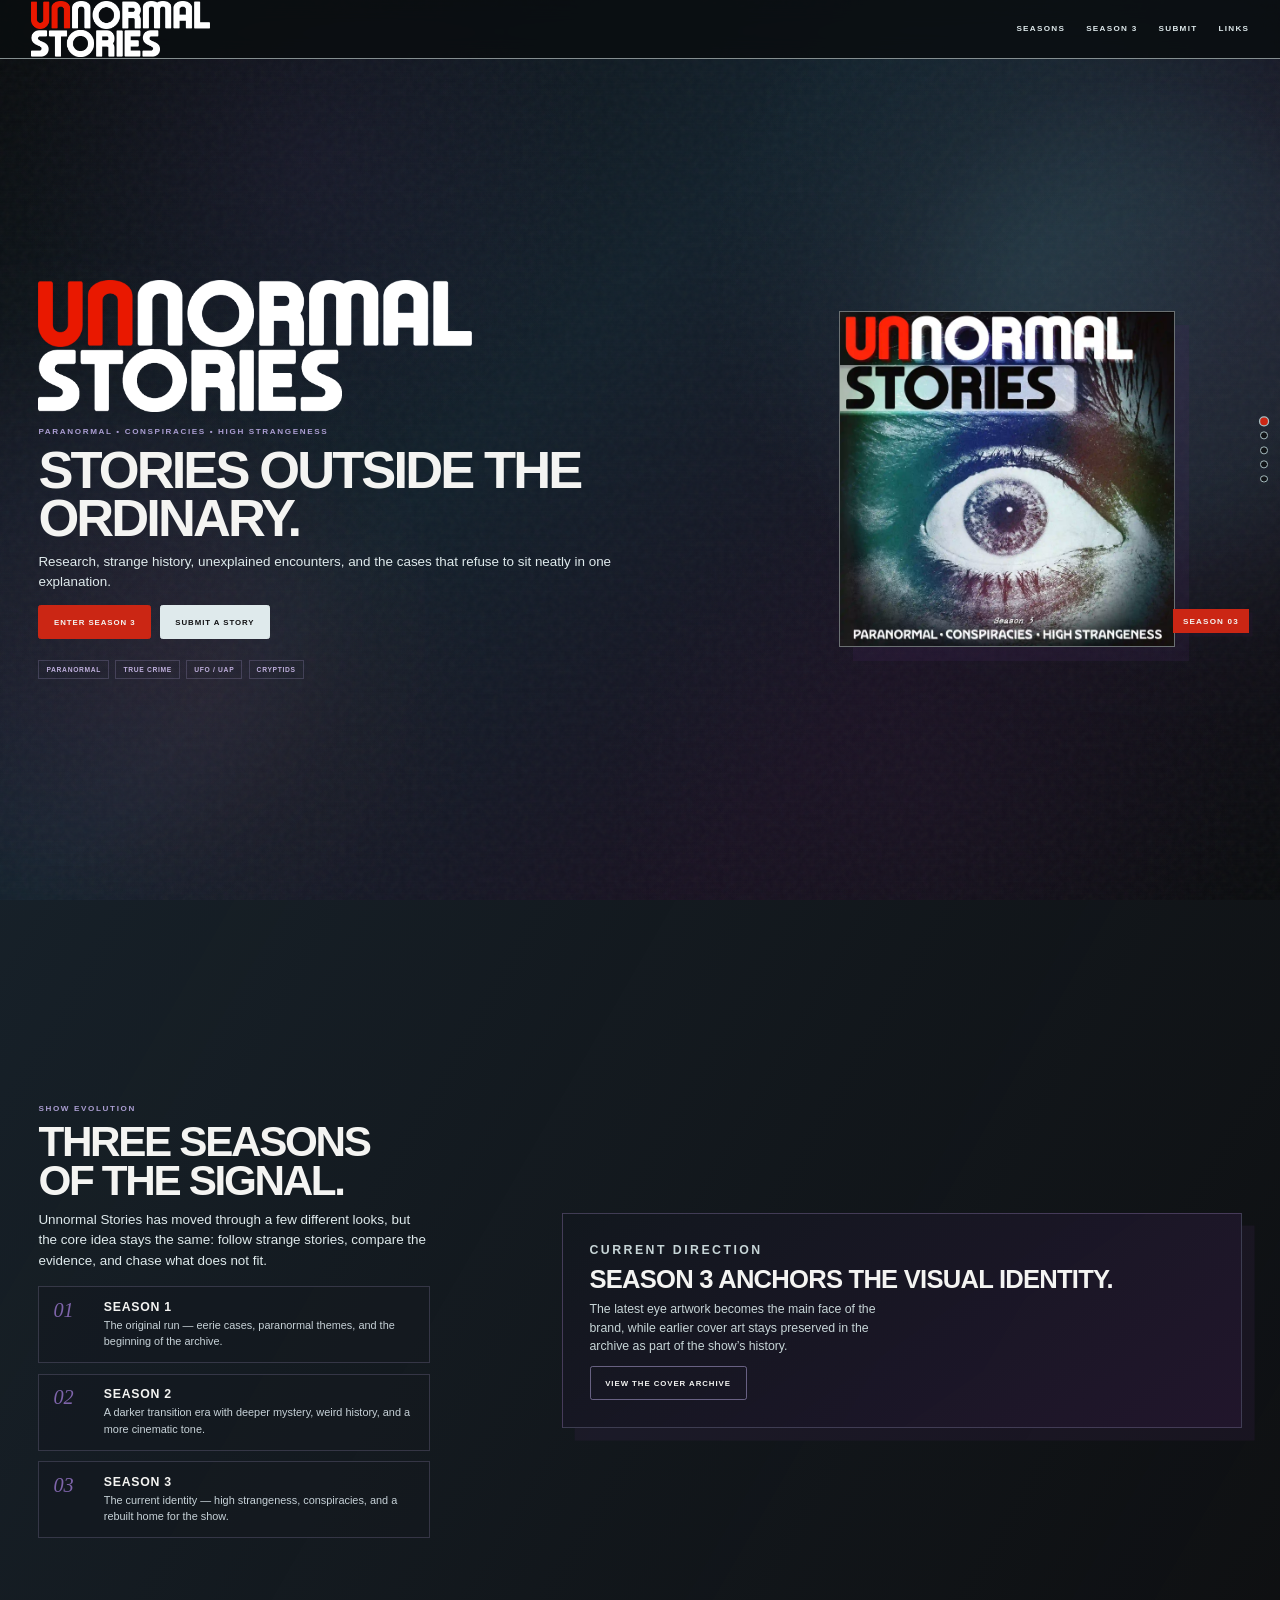
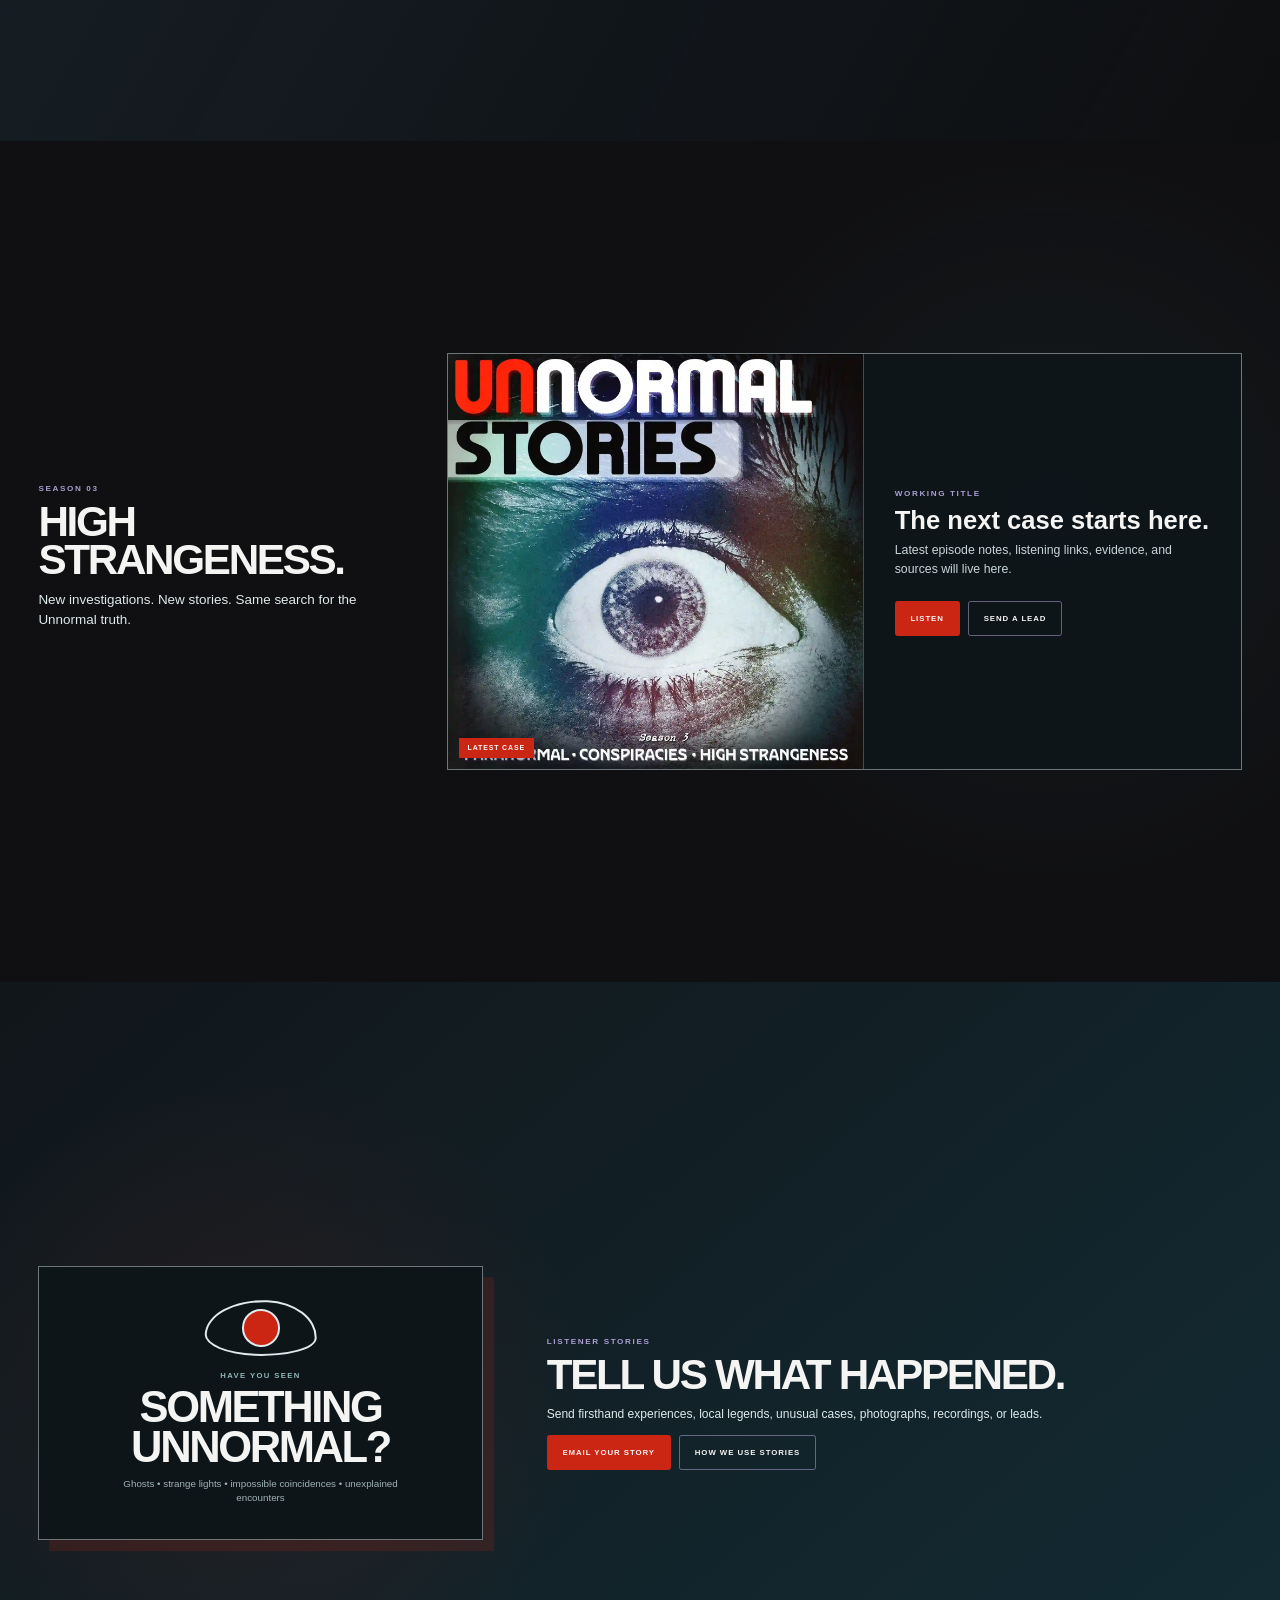
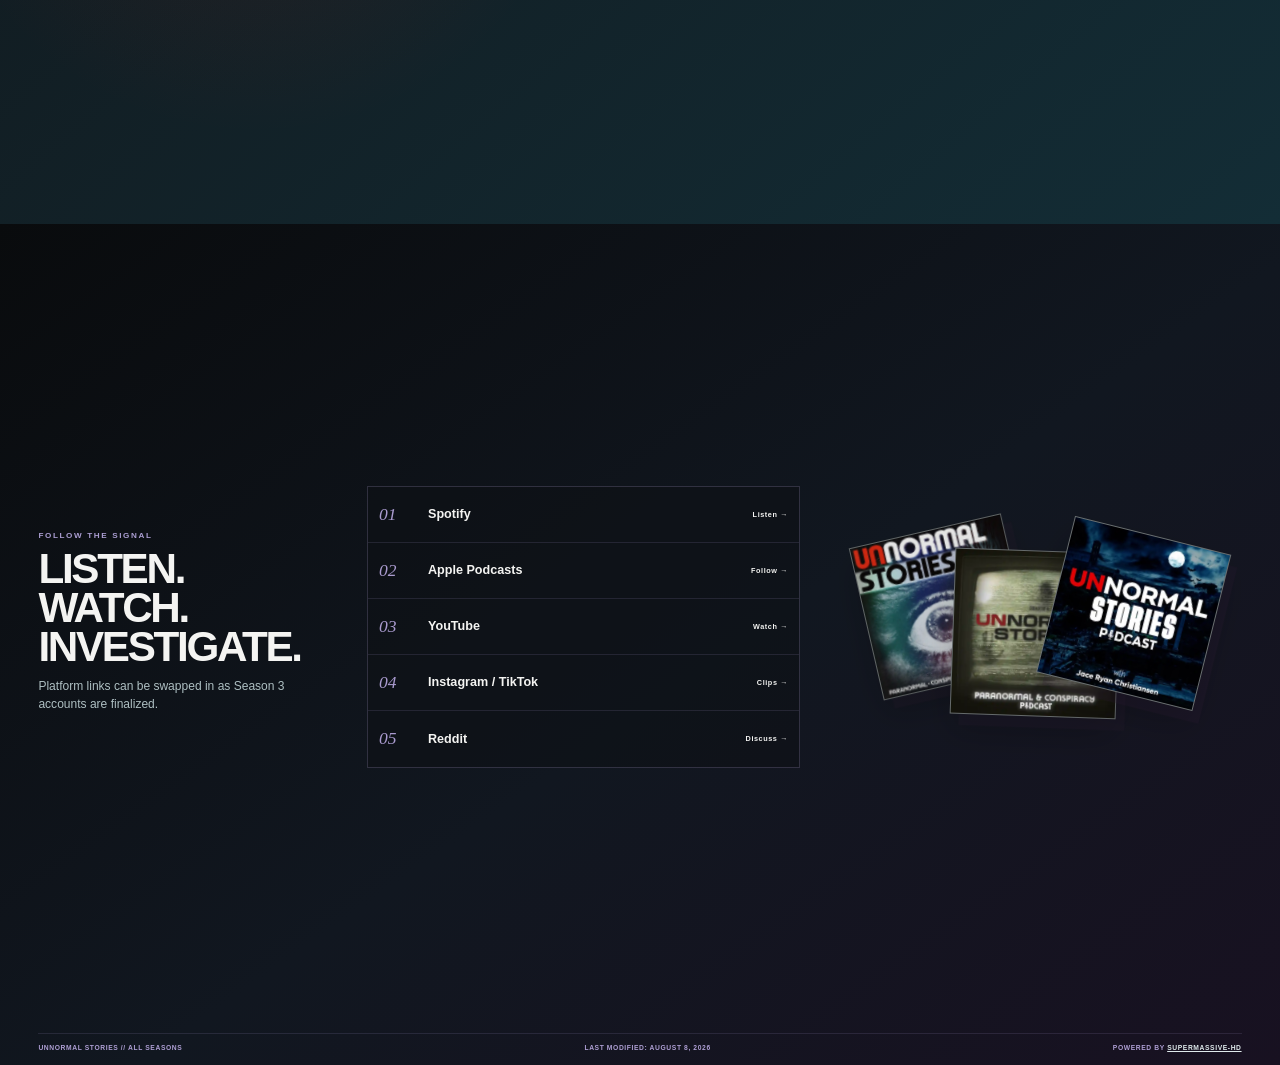
==== index.html @ cd4aa2aa "Made some changes" ====
<!DOCTYPE html>
<html lang="en">
<head>
  <meta charset="UTF-8" />
  <meta name="viewport" content="width=device-width, initial-scale=1.0" />
  <meta name="description" content="Unnormal Stories — paranormal, conspiracies, true crime, high strangeness, and stories outside the ordinary." />
  <title>Unnormal Stories — Season 3</title>
  <link rel="stylesheet" href="styles.css" />
</head>
<body>
  <div class="logo-intro" id="logoIntro" aria-hidden="true">
    <div class="logo-intro-lockup">
      <img class="intro-unnormal" src="assets/Unnormal_Transparent.png" alt="" />
      <img class="intro-stories" src="assets/Stories_Transparent.png" alt="" />
    </div>
    <span class="intro-kicker">PARANORMAL • CONSPIRACIES • HIGH STRANGENESS</span>
  </div>

  <div class="ambient-bg" aria-hidden="true">
    <span class="glow glow-one"></span>
    <span class="glow glow-two"></span>
    <span class="scanlines"></span>
    <span class="grain"></span>
  </div>

  <header class="site-header">
    <a class="main-wordmark split-wordmark" href="#home" aria-label="Unnormal Stories home">
      <img class="wordmark-unnormal" src="assets/Unnormal_Transparent.png" alt="Unnormal" />
      <img class="wordmark-stories" src="assets/Stories_Transparent.png" alt="Stories" />
      <span class="sr-only">Unnormal Stories</span>
    </a>

    <nav class="main-nav" aria-label="Main navigation">
      <a href="#seasons">Seasons</a>
      <a href="#season">Season 3</a>
      <a href="#submit">Submit</a>
      <a href="#links">Links</a>
    </nav>

    <button class="menu-toggle" type="button" aria-label="Open menu" aria-expanded="false">
      <span></span><span></span><span></span>
    </button>
  </header>

  <main class="snap-container">
    <section class="snap-section hero-section" id="home">
      <div class="section-inner hero-grid">
        <div class="hero-copy reveal">
          <div class="hero-split-logo" aria-label="Unnormal Stories">
            <img src="assets/Unnormal_Transparent.png" alt="Unnormal" />
            <img src="assets/Stories_Transparent.png" alt="Stories" />
          </div>
          <p class="eyebrow">PARANORMAL • CONSPIRACIES • HIGH STRANGENESS</p>
          <h1>Stories outside the ordinary.</h1>
          <p class="lead">
            Research, strange history, unexplained encounters, and the cases that refuse to sit neatly in one explanation.
          </p>

          <div class="button-row">
            <a class="btn btn-red" href="#season">Enter Season 3</a>
            <a class="btn btn-light" href="#submit">Submit a Story</a>
          </div>

          <div class="signal-strip" aria-label="Show themes">
            <span>PARANORMAL</span>
            <span>TRUE CRIME</span>
            <span>UFO / UAP</span>
            <span>CRYPTIDS</span>
          </div>
        </div>

        <div class="cover-wrap reveal">
          <div class="cover-card">
            <img src="assets/UnnormalEye.webp" alt="Unnormal Stories Season 3 cover artwork featuring a close-up eye" />
          </div>
          <div class="cover-tag">SEASON 03</div>
        </div>
      </div>
    </section>

    <section class="snap-section seasons-section" id="seasons">
      <div class="section-inner seasons-layout static-seasons-layout">
        <div class="seasons-copy reveal">
          <p class="eyebrow">SHOW EVOLUTION</p>
          <h2>Three seasons of the signal.</h2>
          <p class="lead">
            Unnormal Stories has moved through a few different looks, but the core idea stays the same:
            follow strange stories, compare the evidence, and chase what does not fit.
          </p>

          <div class="season-notes">
            <article class="season-note">
              <span>01</span>
              <div>
                <strong>Season 1</strong>
                <p>The original run — eerie cases, paranormal themes, and the beginning of the archive.</p>
              </div>
            </article>

            <article class="season-note">
              <span>02</span>
              <div>
                <strong>Season 2</strong>
                <p>A darker transition era with deeper mystery, weird history, and a more cinematic tone.</p>
              </div>
            </article>

            <article class="season-note">
              <span>03</span>
              <div>
                <strong>Season 3</strong>
                <p>The current identity — high strangeness, conspiracies, and a rebuilt home for the show.</p>
              </div>
            </article>
          </div>
        </div>

        <div class="season-evolution-card reveal">
          <div class="season-evolution-inner">
            <p class="eyebrow">CURRENT DIRECTION</p>
            <h3>Season 3 anchors the visual identity.</h3>
            <p>
              The latest eye artwork becomes the main face of the brand, while earlier cover art stays preserved
              in the archive as part of the show’s history.
            </p>
            <a class="btn btn-outline" href="#links">View the cover archive</a>
          </div>
        </div>
      </div>
    </section>

    <section class="snap-section season-section" id="season">
      <div class="section-inner season-layout">
        <div class="season-heading reveal">
          <p class="eyebrow">SEASON 03</p>
          <h2>High Strangeness.</h2>
          <p class="lead">New investigations. New stories. Same search for the Unnormal truth.</p>
        </div>

        <article class="episode-card reveal">
          <div class="episode-art">
            <img src="assets/UnnormalEye.webp" alt="Season 3 Unnormal Stories eye artwork" />
            <span class="episode-chip">LATEST CASE</span>
          </div>

          <div class="episode-copy">
            <p class="eyebrow">WORKING TITLE</p>
            <h3>The next case starts here.</h3>
            <p>
              Latest episode notes, listening links, evidence, and sources will live here.
            </p>
            <div class="button-row">
              <a class="btn btn-red" href="#links">Listen</a>
              <a class="btn btn-outline" href="#submit">Send a Lead</a>
            </div>
          </div>
        </article>
      </div>
    </section>

    <section class="snap-section submit-section" id="submit">
      <div class="section-inner submit-layout">
        <div class="submit-poster reveal">
          <div class="eye-symbol" aria-hidden="true">
            <span></span>
          </div>
          <p class="poster-small">HAVE YOU SEEN</p>
          <h2>Something<br />Unnormal?</h2>
          <p>Ghosts • strange lights • impossible coincidences • unexplained encounters</p>
        </div>

        <div class="submit-copy reveal">
          <p class="eyebrow">LISTENER STORIES</p>
          <h2>Tell us what happened.</h2>
          <p>
            Send firsthand experiences, local legends, unusual cases, photographs, recordings, or leads.
          </p>
          <div class="button-row">
            <a class="btn btn-red" href="mailto:unnormalstories@gmail.com">Email Your Story</a>
            <a class="btn btn-outline" href="listener-stories.html">How We Use Stories</a>
          </div>
        </div>
      </div>
    </section>

    <section class="snap-section links-section" id="links">
      <div class="section-inner links-layout links-layout-covers">
        <div class="links-copy reveal">
          <p class="eyebrow">FOLLOW THE SIGNAL</p>
          <h2>Listen. Watch. Investigate.</h2>
          <p>Platform links can be swapped in as Season 3 accounts are finalized.</p>
        </div>

        <div class="link-board reveal">
          <a href="#" class="platform-link"><span>01</span><strong>Spotify</strong><em>Listen →</em></a>
          <a href="#" class="platform-link"><span>02</span><strong>Apple Podcasts</strong><em>Follow →</em></a>
          <a href="#" class="platform-link"><span>03</span><strong>YouTube</strong><em>Watch →</em></a>
          <a href="#" class="platform-link"><span>04</span><strong>Instagram / TikTok</strong><em>Clips →</em></a>
          <a href="#" class="platform-link"><span>05</span><strong>Reddit</strong><em>Discuss →</em></a>
        </div>

        <div class="cover-stack-wrap reveal" aria-label="Unnormal Stories cover archive">
          <div class="cover-stack">
            <img class="stack-cover stack-one" src="assets/UnnormalEye.webp" alt="Unnormal Stories Season 1 cover" />
            <img class="stack-cover stack-two" src="assets/unnormaltv.webp" alt="Unnormal Stories Season 2 cover" />
            <img class="stack-cover stack-three" src="assets/unnormalbat.webp" alt="Unnormal Stories Season 3 cover" />
          </div>
        </div>

        <footer class="site-footer">
          <span>UNNORMAL STORIES // ALL SEASONS</span>
          <span>Last modified: August 8, 2026</span>
          <span>Powered by <a href="https://www.supermassive-hd.com" target="_blank" rel="noopener noreferrer">SuperMassive-HD</a></span>
        </footer>
      </div>
    </section>
  </main>

  <div class="section-dots" aria-label="Section navigation">
    <a href="#home" class="dot active" aria-label="Home"></a>
    <a href="#seasons" class="dot" aria-label="Seasons"></a>
    <a href="#season" class="dot" aria-label="Season 3"></a>
    <a href="#submit" class="dot" aria-label="Submit"></a>
    <a href="#links" class="dot" aria-label="Links"></a>
  </div>

  <script src="script.js"></script>
</body>
</html>
---- styles.css ----
/* =========================================================
   UNNORMAL STORIES — SEASON 3
   70s paranormal print + analog / early-web aesthetic
   ========================================================= */

:root{
  --black:#101012;
  --ink:#141419;
  --navy:#172b38;
  --blue:#2c5367;
  --teal:#3a777d;
  --ice:#dfeaec;
  --gray:#777b82;
  --red:#cb2614;
  --white:#f4f4f2;
  --paper:#e7e9e5;

  --header-h:4.2rem;
  --content-w:92rem;
  --page-x:clamp(1.1rem,3vw,3.5rem);
  --line:.12rem solid rgba(223,234,236,.58);
  --dark-line:.12rem solid #101012;
}

*,
*::before,
*::after{box-sizing:border-box}

html{
  font-size:clamp(14px,.55vw + .42rem,18px);
  scroll-behavior:smooth;
  scroll-snap-type:y mandatory;
  scroll-padding-top:var(--header-h);
}

body{
  margin:0;
  overflow-x:hidden;
  background:var(--black);
  color:var(--white);
  font-family:Arial,Helvetica,sans-serif;
}

img{display:block;width:100%;max-width:100%}
a{color:inherit}
button{font:inherit}

/* ---------- ambient background ---------- */

.ambient-bg{
  position:fixed;
  inset:0;
  z-index:0;
  overflow:hidden;
  pointer-events:none;
  background:
    radial-gradient(circle at 80% 32%,rgba(58,119,125,.22),transparent 30%),
    radial-gradient(circle at 16% 76%,rgba(203,38,20,.08),transparent 24%),
    radial-gradient(circle at 55% 95%,rgba(44,83,103,.2),transparent 32%),
    linear-gradient(135deg,#0b0d10 0%,#13242e 46%,#101012 100%);
}

.glow{
  position:absolute;
  width:38vw;
  aspect-ratio:1;
  border-radius:50%;
  filter:blur(4rem);
  opacity:.16;
  mix-blend-mode:screen;
}

.glow-one{
  right:-10vw;
  top:12vh;
  background:var(--teal);
  animation:driftOne 18s ease-in-out infinite;
}

.glow-two{
  left:-14vw;
  bottom:4vh;
  background:var(--red);
  opacity:.07;
  animation:driftTwo 24s ease-in-out infinite;
}

.scanlines{
  position:absolute;
  inset:0;
  opacity:.08;
  background:repeating-linear-gradient(
    to bottom,
    rgba(255,255,255,.04) 0,
    rgba(255,255,255,.04) .05rem,
    transparent .05rem,
    transparent .22rem
  );
}

.grain{
  position:absolute;
  inset:0;
  opacity:.055;
  background-image:url("data:image/svg+xml,%3Csvg viewBox='0 0 180 180' xmlns='http://www.w3.org/2000/svg'%3E%3Cfilter id='n'%3E%3CfeTurbulence type='fractalNoise' baseFrequency='.82' numOctaves='3' stitchTiles='stitch'/%3E%3C/filter%3E%3Crect width='100%25' height='100%25' filter='url(%23n)' opacity='.8'/%3E%3C/svg%3E");
}

@keyframes driftOne{50%{transform:translate(-6vw,5vh) scale(1.08)}}
@keyframes driftTwo{50%{transform:translate(7vw,-5vh) scale(.95)}}

/* ---------- header ---------- */

.site-header{
  position:fixed;
  inset:0 0 auto 0;
  z-index:50;
  height:var(--header-h);
  display:flex;
  align-items:center;
  justify-content:space-between;
  gap:1.2rem;
  padding:0 var(--page-x);
  background:rgba(10,13,16,.86);
  border-bottom:var(--line);
  backdrop-filter:blur(.8rem);
}

.mini-brand{
  display:flex;
  align-items:center;
  gap:.7rem;
  text-decoration:none;
  font-weight:900;
}

.mini-mark{
  width:2.35rem;
  aspect-ratio:1;
  display:grid;
  place-items:center;
  border:.1rem solid var(--ice);
  border-radius:50%;
  background:var(--red);
  color:var(--white);
  font-family:Georgia,serif;
  font-style:italic;
  font-weight:900;
  font-size:.78rem;
}

.brand-name{
  font-size:.92rem;
  letter-spacing:-.02em;
}

.main-nav{
  display:flex;
  align-items:center;
  gap:clamp(1rem,2vw,1.8rem);
}

.main-nav a{
  text-decoration:none;
  text-transform:uppercase;
  font-size:.62rem;
  font-weight:900;
  letter-spacing:.16em;
  color:var(--ice);
}

.main-nav a:hover{color:var(--white)}
.menu-toggle{display:none}

/* ---------- snap structure ---------- */

.snap-container{
  position:relative;
  z-index:2;
  padding-top:var(--header-h);
}

.snap-section{
  width:100%;
  height:calc(100dvh - var(--header-h));
  min-height:calc(100dvh - var(--header-h));
  max-height:calc(100dvh - var(--header-h));
  display:flex;
  align-items:center;
  overflow:hidden;
  padding:clamp(.9rem,1.5vh,1.2rem) var(--page-x);
  scroll-snap-align:start;
  scroll-snap-stop:always;
}

.section-inner{
  width:min(var(--content-w),94vw);
  max-width:100%;
  max-height:100%;
  margin:0 auto;
}

/* ---------- shared text ---------- */

h1,h2,h3,p{margin-top:0}

h1,h2{
  font-family:Arial Black,Arial,Helvetica,sans-serif;
  text-transform:uppercase;
  letter-spacing:-.055em;
}

h1{
  max-width:45rem;
  margin-bottom:.8rem;
  font-size:clamp(2.8rem,4.1vw,4.8rem);
  line-height:.9;
}

h2{
  margin-bottom:.7rem;
  font-size:clamp(2.4rem,3.3vw,3.9rem);
  line-height:.92;
}

h3{
  margin-bottom:.55rem;
  font-size:clamp(1.55rem,2vw,2.25rem);
  line-height:1;
}

p{
  margin-bottom:.75rem;
  line-height:1.5;
}

.lead{
  max-width:42rem;
  font-size:clamp(.95rem,1.05vw,1.2rem);
  color:var(--ice);
}

.eyebrow{
  margin-bottom:.55rem;
  color:#9ac2c7;
  font-size:.58rem;
  font-weight:900;
  letter-spacing:.2em;
}

.muted-copy{
  color:#a9b0b4;
  font-size:.82rem;
}

/* ---------- buttons ---------- */

.button-row{
  display:flex;
  flex-wrap:wrap;
  gap:.6rem;
  margin-top:.9rem;
}

.btn{
  min-height:2.45rem;
  display:inline-flex;
  align-items:center;
  justify-content:center;
  padding:0 1.05rem;
  border:.1rem solid var(--ice);
  border-radius:.18rem;
  text-decoration:none;
  text-transform:uppercase;
  font-size:.56rem;
  font-weight:900;
  letter-spacing:.12em;
  transition:background .18s ease,color .18s ease,transform .18s ease;
}

.btn:hover{transform:translateY(-.1rem)}
.btn-red{background:var(--red);border-color:var(--red);color:var(--white)}
.btn-light{background:var(--ice);border-color:var(--ice);color:var(--black)}
.btn-outline{background:transparent;color:var(--white)}

/* ---------- hero ---------- */

.hero-grid{
  display:grid;
  grid-template-columns:minmax(0,1.06fr) minmax(19rem,.74fr);
  gap:clamp(2rem,5vw,5rem);
  align-items:center;
}

.hero-copy{min-width:0}

.signal-strip{
  display:flex;
  flex-wrap:wrap;
  gap:.45rem;
  margin-top:1.5rem;
}

.signal-strip span{
  padding:.34rem .5rem;
  border:.08rem solid rgba(223,234,236,.3);
  color:#a9bec2;
  font-size:.48rem;
  font-weight:900;
  letter-spacing:.1em;
}

.cover-wrap{
  position:relative;
  display:flex;
  justify-content:center;
}

.cover-card{
  width:min(100%,24rem);
  border:.12rem solid rgba(223,234,236,.45);
  background:#0a0d10;
  box-shadow:1rem 1rem 0 rgba(58,119,125,.16);
}

.cover-card img{
  aspect-ratio:1;
  object-fit:cover;
}

.cover-tag{
  position:absolute;
  right:-.5rem;
  bottom:1rem;
  padding:.55rem .7rem;
  background:var(--red);
  color:var(--white);
  font-size:.58rem;
  font-weight:900;
  letter-spacing:.14em;
}

/* ---------- about ---------- */

.about-section{
  background:linear-gradient(120deg,rgba(44,83,103,.15),rgba(16,16,18,.1));
}

.about-layout{
  display:grid;
  grid-template-columns:minmax(0,.75fr) minmax(0,1.25fr);
  gap:clamp(2rem,5vw,5rem);
  align-items:center;
}

.about-copy{
  max-width:31rem;
}

.about-copy p:not(.eyebrow){
  color:var(--ice);
  font-size:clamp(.86rem,.84vw,1rem);
}

.topic-grid{
  display:grid;
  grid-template-columns:repeat(2,minmax(0,1fr));
  gap:.7rem;
}

.topic-link{
  min-height:clamp(5.2rem,11vh,7rem);
  display:grid;
  grid-template-columns:2.8rem 1fr;
  align-items:center;
  gap:.7rem;
  padding:.8rem 1rem;
  border:.1rem solid rgba(223,234,236,.38);
  background:#193542;
  color:var(--white);
  text-decoration:none;
  overflow:hidden;
  transition:transform .18s ease,background .18s ease,border-color .18s ease;
}

.topic-link:hover{
  transform:translateY(-.12rem);
  background:#234958;
  border-color:var(--ice);
}

.topic-link span{
  color:#8fb6bb;
  font-family:Georgia,serif;
  font-style:italic;
  font-size:1.4rem;
}

.topic-link strong{
  text-transform:uppercase;
  font-size:clamp(.88rem,1.15vw,1.35rem);
  letter-spacing:.02em;
}

.light-topic{
  background:#cbdadd;
  color:var(--black);
}

.light-topic span{color:#315968}
.light-topic:hover{background:#e1ebed}

.red-topic{
  background:#8f2017;
}

.red-topic:hover{background:var(--red)}

/* ---------- season 3 ---------- */

.season-section{
  background:
    linear-gradient(rgba(16,16,18,.36),rgba(16,16,18,.36)),
    radial-gradient(circle at 82% 45%,rgba(58,119,125,.18),transparent 32%);
}

.season-layout{
  display:grid;
  grid-template-columns:minmax(0,.62fr) minmax(0,1.38fr);
  gap:clamp(1.5rem,4vw,4rem);
  align-items:center;
}

.season-heading{
  max-width:30rem;
}

.episode-card{
  display:grid;
  grid-template-columns:minmax(0,1.05fr) minmax(16rem,.95fr);
  min-height:clamp(18rem,50vh,28rem);
  overflow:hidden;
  border:.1rem solid rgba(223,234,236,.45);
  background:rgba(15,22,27,.92);
}

.episode-art{
  position:relative;
  overflow:hidden;
  border-right:.1rem solid rgba(223,234,236,.25);
}

.episode-art img{
  width:100%;
  height:100%;
  object-fit:cover;
}

.episode-chip{
  position:absolute;
  left:.8rem;
  bottom:.8rem;
  padding:.48rem .62rem;
  background:var(--red);
  font-size:.5rem;
  font-weight:900;
  letter-spacing:.12em;
}

.episode-copy{
  display:flex;
  flex-direction:column;
  justify-content:center;
  padding:clamp(1.2rem,2.4vw,2.2rem);
}

.episode-copy p:not(.eyebrow){
  max-width:22rem;
  color:#c7d5d7;
  font-size:.88rem;
}

/* ---------- submit ---------- */

.submit-section{
  background:
    radial-gradient(circle at 20% 50%,rgba(203,38,20,.11),transparent 30%),
    linear-gradient(140deg,#11161a,#132d36);
}

.submit-layout{
  display:grid;
  grid-template-columns:minmax(18rem,.78fr) minmax(0,1.22fr);
  gap:clamp(2rem,5vw,5rem);
  align-items:center;
}

.submit-poster{
  min-width:0;
  overflow:hidden;
  padding:clamp(1.4rem,2.6vw,2.4rem);
  border:.1rem solid rgba(223,234,236,.45);
  background:#0e1519;
  text-align:center;
  box-shadow:.8rem .8rem 0 rgba(203,38,20,.16);
}

.poster-small{
  margin-bottom:.4rem;
  color:#8fb6bb;
  font-size:.55rem;
  font-weight:900;
  letter-spacing:.18em;
}

.submit-poster h2{
  margin-bottom:.7rem;
  color:var(--white);
  font-size:clamp(2.2rem,3.4vw,3.7rem);
}

.submit-poster > p:last-child{
  margin:0 auto;
  max-width:22rem;
  color:#9fb2b6;
  font-size:.7rem;
}

.eye-symbol{
  width:8rem;
  height:4rem;
  display:grid;
  place-items:center;
  margin:0 auto 1rem;
  border:.18rem solid var(--ice);
  border-radius:55% 45% 55% 45% / 65% 65% 35% 35%;
  transform:rotate(2deg);
}

.eye-symbol span{
  width:2.7rem;
  aspect-ratio:1;
  border:.15rem solid var(--ice);
  border-radius:50%;
  background:var(--red);
}

.submit-copy{
  max-width:38rem;
}

.submit-copy p:not(.eyebrow){
  color:var(--ice);
  font-size:clamp(.86rem,.84vw,1rem);
}

/* ---------- archive ---------- */

.archive-section{
  background:linear-gradient(125deg,#111317,#172b38 70%,#101012);
}

.archive-layout{
  display:grid;
  grid-template-columns:minmax(0,.75fr) minmax(18rem,.72fr);
  gap:clamp(2rem,6vw,6rem);
  align-items:center;
}

.archive-copy{
  max-width:34rem;
}

.archive-copy p:not(.eyebrow){
  color:#b7c6c8;
}

.archive-card{
  position:relative;
  width:min(100%,25rem);
  justify-self:center;
  border:.1rem solid rgba(223,234,236,.42);
  background:#07090b;
  box-shadow:.8rem .8rem 0 rgba(44,83,103,.2);
}

.archive-card img{
  aspect-ratio:1;
  object-fit:cover;
  filter:saturate(.86) contrast(1.05);
}

.archive-label{
  position:absolute;
  left:0;
  right:0;
  bottom:0;
  display:flex;
  justify-content:space-between;
  gap:1rem;
  padding:.65rem .8rem;
  background:rgba(8,11,13,.86);
  border-top:.08rem solid rgba(223,234,236,.28);
}

.archive-label span{
  color:#8fb6bb;
  font-size:.48rem;
  font-weight:900;
  letter-spacing:.12em;
}

.archive-label strong{
  font-size:.58rem;
  letter-spacing:.08em;
}

/* ---------- links ---------- */

.links-section{
  background:#0b0e10;
}

.links-layout{
  height:100%;
  display:grid;
  grid-template-columns:minmax(0,.7fr) minmax(20rem,1.3fr);
  grid-template-rows:1fr auto;
  gap:1.2rem clamp(2rem,5vw,4rem);
  align-items:center;
}

.links-copy{
  max-width:32rem;
}

.links-copy p:not(.eyebrow){
  color:#aebfc2;
  font-size:.86rem;
}

.link-board{
  overflow:hidden;
  border:.1rem solid rgba(223,234,236,.38);
}

.platform-link{
  min-height:clamp(3.1rem,7vh,4rem);
  display:grid;
  grid-template-columns:2.7rem 1fr auto;
  align-items:center;
  gap:.8rem;
  padding:.5rem .8rem;
  border-bottom:.08rem solid rgba(223,234,236,.18);
  color:var(--white);
  text-decoration:none;
  transition:background .18s ease,color .18s ease;
}

.platform-link:last-child{border-bottom:0}
.platform-link:hover{background:var(--ice);color:var(--black)}

.platform-link span{
  color:#76a3a9;
  font-family:Georgia,serif;
  font-style:italic;
  font-size:1.25rem;
}

.platform-link strong{
  font-size:.9rem;
}

.platform-link em{
  font-style:normal;
  font-size:.52rem;
  font-weight:900;
  letter-spacing:.08em;
}

.site-footer{
  grid-column:1/-1;
  display:flex;
  justify-content:space-between;
  gap:1rem;
  flex-wrap:wrap;
  padding-top:.7rem;
  border-top:.08rem solid rgba(223,234,236,.18);
  color:#8ea1a4;
  font-size:.48rem;
  font-weight:900;
  letter-spacing:.09em;
  text-transform:uppercase;
}

.site-footer a{
  color:var(--ice);
}

/* ---------- side dots ---------- */

.section-dots{
  position:fixed;
  z-index:45;
  right:.85rem;
  top:50%;
  transform:translateY(-50%);
  display:grid;
  gap:.48rem;
}

.dot{
  width:.55rem;
  aspect-ratio:1;
  display:block;
  border:.1rem solid #a9bec2;
  border-radius:50%;
  background:#111417;
  transition:transform .16s ease,background .16s ease;
}

.dot.active{
  background:var(--red);
  transform:scale(1.28);
}

/* ---------- topic pages ---------- */

.topic-page{
  position:relative;
  z-index:2;
  min-height:100dvh;
  padding:calc(var(--header-h) + 2.5rem) var(--page-x) 3rem;
}

.topic-page-inner{
  width:min(74rem,92vw);
  margin:0 auto;
}

.topic-page-back{
  display:inline-block;
  margin-bottom:1.5rem;
  color:#9ac2c7;
  text-decoration:none;
  text-transform:uppercase;
  font-size:.58rem;
  font-weight:900;
  letter-spacing:.12em;
}

.topic-hero{
  display:grid;
  grid-template-columns:minmax(0,1.1fr) minmax(14rem,.6fr);
  gap:clamp(2rem,5vw,5rem);
  align-items:center;
  margin-bottom:2rem;
}

.topic-hero-copy p:not(.eyebrow){
  max-width:42rem;
  color:var(--ice);
  font-size:.92rem;
}

.topic-hero-art{
  min-height:15rem;
  display:grid;
  place-items:center;
  border:.1rem solid rgba(223,234,236,.38);
  background:#12242d;
}

.topic-hero-mark{
  width:70%;
  aspect-ratio:1;
  display:grid;
  place-items:center;
  border:.12rem solid var(--ice);
  border-radius:50%;
  background:#0c1114;
  color:var(--white);
  text-align:center;
  font-family:Arial Black,Arial,sans-serif;
  font-size:clamp(1.2rem,2vw,2rem);
  text-transform:uppercase;
}

.topic-content{
  display:grid;
  grid-template-columns:repeat(3,minmax(0,1fr));
  gap:.8rem;
}

.topic-info-card{
  padding:1rem;
  border:.08rem solid rgba(223,234,236,.3);
  background:rgba(18,36,45,.7);
}

.topic-info-card h2{
  font-size:clamp(1.15rem,1.4vw,1.55rem);
}

.topic-info-card p,
.topic-info-card li{
  color:#c4d1d3;
  font-size:.78rem;
  line-height:1.5;
}

.topic-info-card ul{
  padding-left:1rem;
}

.topic-footer{
  margin-top:2rem;
  padding-top:.8rem;
  border-top:.08rem solid rgba(223,234,236,.18);
  display:flex;
  justify-content:space-between;
  gap:1rem;
  flex-wrap:wrap;
  color:#8ea1a4;
  font-size:.5rem;
  font-weight:900;
  letter-spacing:.08em;
  text-transform:uppercase;
}

.topic-footer a{color:var(--ice)}

/* ---------- reveal ---------- */

.reveal{opacity:1;transform:none}
.js .reveal{
  opacity:0;
  transform:translateY(.7rem);
  transition:opacity .55s ease,transform .55s ease;
}
.js .reveal.visible{opacity:1;transform:none}

/* ---------- smaller desktop ---------- */

@media (min-width:62rem) and (max-height:48rem){
  :root{
    --header-h:3.7rem;
    --content-w:84rem;
  }

  html{font-size:14px}

  h1{font-size:3.5rem}
  h2{font-size:2.9rem}

  .cover-card{width:min(100%,20rem)}

  .topic-link{
    min-height:4.7rem;
  }

  .episode-card{
    min-height:19rem;
  }

  .archive-card{
    width:min(100%,21rem);
  }

  .platform-link{
    min-height:2.8rem;
  }
}

/* ---------- tablet ---------- */

@media (max-width:61.99rem){
  html{scroll-snap-type:y proximity}

  .snap-section{
    height:auto;
    min-height:calc(100dvh - var(--header-h));
    max-height:none;
    overflow:visible;
    padding-block:1.2rem;
  }

  .hero-grid,
  .about-layout,
  .season-layout,
  .submit-layout,
  .archive-layout,
  .links-layout,
  .topic-hero{
    grid-template-columns:1fr;
  }

  .cover-card,
  .archive-card{
    width:min(62vw,20rem);
  }

  .topic-grid{
    grid-template-columns:repeat(2,minmax(0,1fr));
  }

  .episode-card{
    grid-template-columns:.9fr 1.1fr;
  }

  .links-layout{
    height:auto;
  }

  .topic-content{
    grid-template-columns:1fr;
  }
}

/* ---------- phone ---------- */

@media (max-width:47.5rem){
  :root{
    --header-h:3.6rem;
    --page-x:.9rem;
  }

  html{font-size:14px}

  .brand-name{font-size:.78rem}

  .main-nav{
    position:absolute;
    top:100%;
    left:0;
    right:0;
    display:none;
    flex-direction:column;
    align-items:stretch;
    gap:0;
    background:#0b0e10;
    border-bottom:var(--line);
  }

  .main-nav.open{display:flex}
  .main-nav a{padding:.8rem 1rem}

  .menu-toggle{
    display:block;
    padding:.35rem;
    border:.08rem solid var(--ice);
    background:#0b0e10;
  }

  .menu-toggle span{
    display:block;
    width:1.25rem;
    height:.1rem;
    margin:.2rem 0;
    background:var(--ice);
  }

  h1{font-size:clamp(2.3rem,10vw,3.3rem)}
  h2{font-size:clamp(2rem,8.5vw,3rem)}

  .topic-grid{
    grid-template-columns:1fr;
  }

  .topic-link{
    min-height:4.4rem;
  }

  .episode-card{
    grid-template-columns:1fr;
  }

  .episode-art{
    min-height:14rem;
    border-right:0;
    border-bottom:.08rem solid rgba(223,234,236,.25);
  }

  .submit-poster h2{
    font-size:2.6rem;
  }

  .platform-link{
    grid-template-columns:2rem 1fr;
  }

  .platform-link em{
    grid-column:2;
  }

  .site-footer{
    display:grid;
    grid-template-columns:1fr;
  }

  .section-dots{display:none}
}

/* ---------- reduced motion ---------- */

@media (prefers-reduced-motion:reduce){
  html{scroll-behavior:auto}
  *{animation:none!important;transition:none!important}
  .reveal,.js .reveal{opacity:1;transform:none}
}


/* ---------- accessibility ---------- */
.sr-only{
  position:absolute;
  width:1px;
  height:1px;
  padding:0;
  margin:-1px;
  overflow:hidden;
  clip:rect(0,0,0,0);
  border:0;
}

/* ---------- header wordmark ---------- */
.main-wordmark{
  display:flex;
  align-items:center;
  min-width:0;
  text-decoration:none;
}

.main-wordmark img{
  display:block;
  width:auto;
  height:clamp(1.8rem,3.2vw,2.4rem);
  max-width:min(55vw,23rem);
}

@media (max-width:47.5rem){
  .main-wordmark img{
    height:1.55rem;
    max-width:60vw;
  }
}

.mini-brand,
.mini-mark,
.brand-name{}

/* ---------- seasons switcher section ---------- */
.seasons-section{
  background:linear-gradient(120deg,rgba(28,44,56,.6),rgba(11,14,16,.35));
}

.seasons-layout{
  display:grid;
  grid-template-columns:minmax(0,.68fr) minmax(0,1.32fr);
  gap:clamp(1.6rem,4vw,4rem);
  align-items:center;
}

.seasons-copy{
  max-width:28rem;
}

.season-switcher{
  display:flex;
  flex-wrap:wrap;
  gap:.5rem;
  margin-top:1rem;
}

.season-tab{
  min-height:2.4rem;
  padding:0 .9rem;
  border:.08rem solid rgba(223,234,236,.3);
  background:rgba(15,22,27,.85);
  color:var(--ice);
  text-transform:uppercase;
  font-size:.56rem;
  font-weight:900;
  letter-spacing:.1em;
  cursor:pointer;
  transition:background .18s ease,border-color .18s ease,transform .18s ease;
}

.season-tab:hover,
.season-tab.active{
  background:var(--red);
  border-color:var(--red);
  color:var(--white);
  transform:translateY(-.05rem);
}

.switcher-note{
  margin-top:.9rem;
  color:#9bb1b5;
  font-size:.72rem;
}

.season-showcase{
  min-width:0;
  overflow:hidden;
  border:.1rem solid rgba(223,234,236,.38);
  background:rgba(11,15,18,.9);
}

.season-showcase-head{
  display:flex;
  align-items:center;
  justify-content:space-between;
  gap:1rem;
  padding:.8rem 1rem;
  border-bottom:.08rem solid rgba(223,234,236,.2);
  background:rgba(20,27,34,.8);
}

.season-showcase-badge{
  flex:0 0 auto;
  padding:.42rem .62rem;
  background:var(--red);
  color:var(--white);
  font-size:.5rem;
  font-weight:900;
  letter-spacing:.12em;
}

.season-showcase-logo{
  width:auto;
  height:clamp(1.2rem,1.8vw,1.55rem);
  max-width:min(100%,20rem);
  object-fit:contain;
}

.season-showcase-body{
  display:grid;
  grid-template-columns:minmax(14rem,.92fr) minmax(0,1.08fr);
  align-items:stretch;
}

.season-showcase-cover{
  min-width:0;
  background:#0a0d10;
}

.season-showcase-cover img{
  width:100%;
  height:100%;
  min-height:clamp(16rem,42vh,24rem);
  object-fit:cover;
}

.season-showcase-copy{
  display:flex;
  flex-direction:column;
  justify-content:center;
  padding:clamp(1rem,2vw,1.8rem);
}

.season-showcase-copy p:not(.eyebrow){
  color:#c7d5d7;
  font-size:.88rem;
  max-width:20rem;
}

.season-showcase-copy h3{
  text-transform:uppercase;
  font-family:Arial Black,Arial,Helvetica,sans-serif;
  letter-spacing:-.03em;
}

@media (max-width:61.99rem){
  .seasons-layout{
    grid-template-columns:1fr;
  }

  .season-showcase-body{
    grid-template-columns:1fr;
  }

  .season-showcase-cover img{
    min-height:13rem;
    max-height:36vh;
  }
}

.site-header{
  padding:0 clamp(.9rem,2.4vw,2.2rem);
}
.main-nav{
  gap:clamp(.8rem,1.7vw,1.5rem);
}
.main-nav a{
  font-size:.58rem;
}
@media (max-width:47.5rem){
  .main-nav{
    background:#0b0e10;
  }
}


/* =========================================================
   V9 — SPLIT LOGO + STARTUP ANIMATION
   ========================================================= */

body.intro-running{
  overflow:hidden;
}

/* Header uses the two actual transparent logo files */
.split-wordmark{
  display:grid;
  grid-template-rows:auto auto;
  align-content:center;
  gap:.06rem;
  width:clamp(9rem,14vw,13rem);
  min-width:0;
}

.split-wordmark img{
  display:block;
  width:100%;
  height:auto;
  object-fit:contain;
}

.split-wordmark .wordmark-unnormal{
  width:100%;
}

.split-wordmark .wordmark-stories{
  width:72%;
  justify-self:start;
}

/* Hero repeats the real split logo at a larger scale */
.hero-split-logo{
  width:min(31rem,78%);
  display:grid;
  grid-template-rows:auto auto;
  gap:.12rem;
  margin-bottom:1rem;
}

.hero-split-logo img{
  display:block;
  width:100%;
  height:auto;
}

.hero-split-logo img:last-child{
  width:70%;
}

/* Fullscreen startup logo animation */
.logo-intro{
  position:fixed;
  inset:0;
  z-index:9999;
  display:grid;
  place-items:center;
  background:
    radial-gradient(circle at 54% 44%,rgba(58,119,125,.18),transparent 32%),
    linear-gradient(135deg,#090b0d,#12252e 58%,#090b0d);
  overflow:hidden;
  opacity:1;
  visibility:visible;
  transition:opacity .32s ease,visibility .32s ease;
}

.logo-intro::before{
  content:"";
  position:absolute;
  inset:0;
  pointer-events:none;
  opacity:.08;
  background:repeating-linear-gradient(
    to bottom,
    rgba(255,255,255,.04) 0,
    rgba(255,255,255,.04) .05rem,
    transparent .05rem,
    transparent .22rem
  );
}

.logo-intro.is-finished{
  opacity:0;
  visibility:hidden;
  pointer-events:none;
}

.logo-intro-lockup{
  position:relative;
  z-index:1;
  width:min(76vw,58rem);
  display:grid;
  grid-template-rows:auto auto;
  gap:clamp(.15rem,.6vh,.45rem);
}

.logo-intro-lockup img{
  display:block;
  height:auto;
  will-change:transform,opacity,filter;
}

.intro-unnormal{
  width:100%;
  opacity:0;
  transform:translateX(-12vw) scale(.96);
  filter:blur(.35rem);
  animation:introUnnormal .62s cubic-bezier(.2,.75,.25,1) .06s forwards;
}

.intro-stories{
  width:70%;
  opacity:0;
  transform:translateX(12vw) translateY(1.4rem) scale(.96);
  filter:blur(.35rem);
  animation:introStories .62s cubic-bezier(.2,.75,.25,1) .28s forwards;
}

.intro-kicker{
  position:absolute;
  left:50%;
  bottom:8vh;
  transform:translateX(-50%);
  z-index:1;
  width:max-content;
  max-width:88vw;
  color:#9ac2c7;
  font-size:clamp(.48rem,.65vw,.7rem);
  font-weight:900;
  letter-spacing:.22em;
  text-align:center;
  opacity:0;
  animation:introKicker .36s ease .78s forwards;
}

.logo-intro-lockup::after{
  content:"";
  position:absolute;
  left:0;
  bottom:-1rem;
  width:0;
  height:.12rem;
  background:var(--red);
  animation:introLine .48s ease .68s forwards;
}

@keyframes introUnnormal{
  0%{
    opacity:0;
    transform:translateX(-12vw) scale(.96);
    filter:blur(.35rem);
  }
  72%{
    opacity:1;
    transform:translateX(.5rem) scale(1.01);
    filter:blur(0);
  }
  100%{
    opacity:1;
    transform:translateX(0) scale(1);
    filter:blur(0);
  }
}

@keyframes introStories{
  0%{
    opacity:0;
    transform:translateX(12vw) translateY(1.4rem) scale(.96);
    filter:blur(.35rem);
  }
  72%{
    opacity:1;
    transform:translateX(-.4rem) translateY(0) scale(1.01);
    filter:blur(0);
  }
  100%{
    opacity:1;
    transform:translateX(0) translateY(0) scale(1);
    filter:blur(0);
  }
}

@keyframes introKicker{
  to{opacity:1}
}

@keyframes introLine{
  to{width:100%}
}

/* Let the header logo gently settle in after intro */
.intro-complete .split-wordmark{
  animation:headerLogoSettle .55s ease both;
}

@keyframes headerLogoSettle{
  from{
    opacity:0;
    transform:translateY(-.5rem);
  }
  to{
    opacity:1;
    transform:none;
  }
}

/* Smaller desktop */
@media (max-height:48rem) and (min-width:62rem){
  .split-wordmark{
    width:clamp(8rem,12vw,11rem);
  }

  .hero-split-logo{
    width:min(25rem,72%);
    margin-bottom:.65rem;
  }

  .logo-intro-lockup{
    width:min(68vw,48rem);
  }
}

/* Mobile */
@media (max-width:47.5rem){
  .split-wordmark{
    width:8.2rem;
  }

  .hero-split-logo{
    width:min(21rem,92%);
  }

  .logo-intro-lockup{
    width:min(88vw,28rem);
  }

  .intro-stories{
    width:72%;
  }

  .intro-kicker{
    bottom:6vh;
    font-size:.45rem;
    letter-spacing:.13em;
  }
}

@media (prefers-reduced-motion:reduce){
  .intro-unnormal,
  .intro-stories,
  .intro-kicker,
  .logo-intro-lockup::after{
    animation:none!important;
    opacity:1;
    transform:none;
    filter:none;
  }

  .logo-intro{
    display:none;
  }
}


/* =========================================================
   V10 — REMOVE SWITCHER, ADD COVER STACK, PURPLE HINTS
   ========================================================= */

:root{
  --plum:#2a1934;
  --purple-glow:#4a2a67;
  --violet-ink:#7e64aa;
}

/* subtle dark purple hints in the atmosphere */
.ambient-bg{
  background:
    radial-gradient(circle at 82% 30%, rgba(58,119,125,.18), transparent 28%),
    radial-gradient(circle at 24% 18%, rgba(74,42,103,.16), transparent 24%),
    radial-gradient(circle at 72% 88%, rgba(42,25,52,.24), transparent 26%),
    radial-gradient(circle at 16% 76%, rgba(203,38,20,.07), transparent 22%),
    linear-gradient(135deg,#090b0d 0%, #12202b 42%, #171120 72%, #090b0d 100%);
}

.glow-one{
  background:var(--teal);
  opacity:.14;
}

.glow-two{
  background:var(--purple-glow);
  opacity:.11;
}

.eyebrow{
  color:#ab9ed2;
}

.signal-strip span{
  border-color:rgba(171,158,210,.24);
  color:#bfafdd;
}

.btn-outline{
  border-color:rgba(171,158,210,.55);
}

.btn-outline:hover{
  background:rgba(74,42,103,.28);
}

.cover-card{
  box-shadow:1rem 1rem 0 rgba(74,42,103,.18);
}

.cover-tag,
.season-showcase-badge,
.episode-chip{
  box-shadow:.25rem .25rem 0 rgba(42,25,52,.35);
}

.archive-section{
  background:linear-gradient(125deg,#101116,#1a2130 48%, #20142c 100%);
}

.links-section{
  background:
    linear-gradient(145deg, #090b0d, #111720 54%, #181121 100%);
}

/* ---------- static seasons section ---------- */
.static-seasons-layout{
  grid-template-columns:minmax(0,.82fr) minmax(16rem,1.18fr);
  gap:clamp(1.8rem,4vw,4rem);
}

.season-notes{
  display:grid;
  gap:.75rem;
  margin-top:1.1rem;
}

.season-note{
  display:grid;
  grid-template-columns:2.8rem 1fr;
  align-items:start;
  gap:.8rem;
  padding:.9rem 1rem;
  border:.08rem solid rgba(171,158,210,.22);
  background:rgba(20,25,32,.62);
}

.season-note span{
  color:var(--violet-ink);
  font-family:Georgia,serif;
  font-style:italic;
  font-size:1.45rem;
  line-height:1;
}

.season-note strong{
  display:block;
  margin-bottom:.22rem;
  color:var(--white);
  text-transform:uppercase;
  font-size:.88rem;
  letter-spacing:.06em;
}

.season-note p{
  margin:0;
  color:#c7d2d8;
  font-size:.78rem;
  line-height:1.5;
}

.season-evolution-card{
  min-width:0;
  display:flex;
  align-items:center;
}

.season-evolution-inner{
  width:100%;
  padding:clamp(1.2rem,2.2vw,1.9rem);
  border:.1rem solid rgba(171,158,210,.28);
  background:
    linear-gradient(145deg, rgba(18,24,31,.94), rgba(35,22,47,.88));
  box-shadow:.9rem .9rem 0 rgba(74,42,103,.16);
}

.season-evolution-inner h3{
  margin-bottom:.55rem;
  text-transform:uppercase;
  font-family:Arial Black,Arial,Helvetica,sans-serif;
  letter-spacing:-.03em;
}

.season-evolution-inner p{
  color:#c7d5d7;
  font-size:.88rem;
  max-width:22rem;
}

/* ---------- links slide with overlapping cover stack ---------- */
.links-layout-covers{
  grid-template-columns:minmax(0,.62fr) minmax(19rem,.92fr) minmax(16rem,.86fr);
  grid-template-rows:1fr auto;
  gap:1.2rem clamp(1.4rem,3vw,2.6rem);
  align-items:center;
}

.cover-stack-wrap{
  display:flex;
  justify-content:center;
  align-items:center;
  min-width:0;
}

.cover-stack{
  position:relative;
  width:min(100%,22rem);
  height:clamp(16rem,46vh,24rem);
}

.stack-cover{
  position:absolute;
  top:50%;
  left:50%;
  width:min(100%,12rem);
  aspect-ratio:1;
  object-fit:cover;
  border:.1rem solid rgba(223,234,236,.4);
  background:#07090b;
  box-shadow:.7rem .7rem 0 rgba(42,25,52,.18);
  transition:transform .22s ease;
}

.stack-one{
  transform:translate(-60%,-50%) rotate(-10deg);
  z-index:1;
  filter:saturate(.88) brightness(.9);
}

.stack-two{
  transform:translate(-46%,-50%) rotate(-1deg);
  z-index:2;
  filter:saturate(.94) brightness(.95);
}

.stack-three{
  transform:translate(-28%,-49%) rotate(9deg);
  z-index:3;
}

.cover-stack:hover .stack-one{
  transform:translate(-63%,-52%) rotate(-12deg);
}
.cover-stack:hover .stack-two{
  transform:translate(-46%,-50%) rotate(-1deg) scale(1.02);
}
.cover-stack:hover .stack-three{
  transform:translate(-24%,-48%) rotate(11deg);
}

.link-board{
  border-color:rgba(171,158,210,.22);
  background:rgba(13,17,22,.62);
}

.platform-link{
  border-bottom-color:rgba(171,158,210,.14);
}

.platform-link span{
  color:#aa9bcf;
}

.platform-link:hover{
  background:#deddec;
  color:var(--black);
}

.site-footer{
  border-top-color:rgba(171,158,210,.14);
  color:#ae9fd4;
}

.site-footer a{
  color:var(--ice);
}

@media (max-width:61.99rem){
  .static-seasons-layout{
    grid-template-columns:1fr;
  }

  .links-layout-covers{
    grid-template-columns:1fr;
    grid-template-rows:auto;
    height:auto;
  }

  .cover-stack{
    width:min(78vw,18rem);
    height:16rem;
    margin-top:.4rem;
  }

  .stack-cover{
    width:min(100%,9.6rem);
  }
}

@media (max-width:47.5rem){
  .season-note{
    grid-template-columns:2.25rem 1fr;
    padding:.8rem;
  }

  .season-note span{
    font-size:1.2rem;
  }

  .cover-stack{
    width:min(88vw,17rem);
    height:14.5rem;
  }

  .stack-cover{
    width:min(100%,8.9rem);
  }
}


/* V10.1 intro fail-safe:
   If JS ever fails after page load, the intro still cannot remain forever. */
.js .logo-intro{
  animation:introFailSafe 1.75s ease forwards;
}

.js .logo-intro.is-finished{
  animation:none;
}

@keyframes introFailSafe{
  0%,78%{
    opacity:1;
    visibility:visible;
  }
  100%{
    opacity:0;
    visibility:hidden;
    pointer-events:none;
  }
}


/* V10.2 — archive snap removed */
.links-layout-covers{
  max-height:100%;
}


/* =========================================================
   V10.3 — SPREAD COVER ART + HOVER SHUFFLE
   HTML intentionally unchanged.
   ========================================================= */

.cover-stack-wrap{
  width:100%;
  min-width:0;
  display:flex;
  align-items:center;
  justify-content:center;
  overflow:visible;
}

.cover-stack{
  position:relative;
  width:min(100%,27rem);
  height:clamp(18rem,50vh,27rem);
  overflow:visible;
  perspective:60rem;
}

/* Each cover is assigned a position class by JavaScript. */
.stack-cover{
  --cover-x:-50%;
  --cover-y:-50%;
  --cover-r:0deg;
  --cover-s:1;

  position:absolute;
  top:50%;
  left:50%;
  width:clamp(9rem,13vw,13rem);
  aspect-ratio:1;
  object-fit:cover;
  border:.1rem solid rgba(223,234,236,.45);
  background:#07090b;
  box-shadow:
    .65rem .8rem 0 rgba(42,25,52,.24),
    0 1.2rem 2.5rem rgba(0,0,0,.22);

  transform:
    translate(var(--cover-x),var(--cover-y))
    rotate(var(--cover-r))
    scale(var(--cover-s));

  transition:
    transform .48s cubic-bezier(.2,.8,.25,1),
    filter .32s ease,
    opacity .32s ease;
  will-change:transform;
}

/* Wide, loose fan instead of the old tight overlap. */
.stack-cover.stack-pos-a{
  --cover-x:-108%;
  --cover-y:-62%;
  --cover-r:-13deg;
  --cover-s:.94;
  z-index:1;
  filter:saturate(.84) brightness(.9);
}

.stack-cover.stack-pos-b{
  --cover-x:-52%;
  --cover-y:-46%;
  --cover-r:2deg;
  --cover-s:1;
  z-index:2;
  filter:saturate(.94) brightness(.96);
}

.stack-cover.stack-pos-c{
  --cover-x:7%;
  --cover-y:-58%;
  --cover-r:14deg;
  --cover-s:.97;
  z-index:3;
  filter:none;
}

/* Remove the old fixed transforms so JS-controlled positions win. */
.stack-one,
.stack-two,
.stack-three,
.cover-stack:hover .stack-one,
.cover-stack:hover .stack-two,
.cover-stack:hover .stack-three{
  transform:
    translate(var(--cover-x),var(--cover-y))
    rotate(var(--cover-r))
    scale(var(--cover-s));
}

/* Small lift while actively shuffling. */
.cover-stack.is-shuffling .stack-cover{
  filter:saturate(1.02) brightness(1.02);
}

@media (max-width:61.99rem){
  .cover-stack{
    width:min(92vw,23rem);
    height:17rem;
  }

  .stack-cover{
    width:clamp(8rem,27vw,10.5rem);
  }

  .stack-cover.stack-pos-a{
    --cover-x:-104%;
    --cover-y:-57%;
    --cover-r:-11deg;
  }

  .stack-cover.stack-pos-b{
    --cover-x:-51%;
    --cover-y:-44%;
    --cover-r:1deg;
  }

  .stack-cover.stack-pos-c{
    --cover-x:2%;
    --cover-y:-55%;
    --cover-r:11deg;
  }
}

@media (max-width:47.5rem){
  .cover-stack{
    width:min(94vw,19rem);
    height:14rem;
  }

  .stack-cover{
    width:8.2rem;
  }

  .stack-cover.stack-pos-a{
    --cover-x:-96%;
    --cover-y:-55%;
    --cover-r:-10deg;
  }

  .stack-cover.stack-pos-b{
    --cover-x:-51%;
    --cover-y:-43%;
    --cover-r:0deg;
  }

  .stack-cover.stack-pos-c{
    --cover-x:-5%;
    --cover-y:-54%;
    --cover-r:10deg;
  }
}

@media (prefers-reduced-motion:reduce){
  .stack-cover{
    transition:none;
  }
}
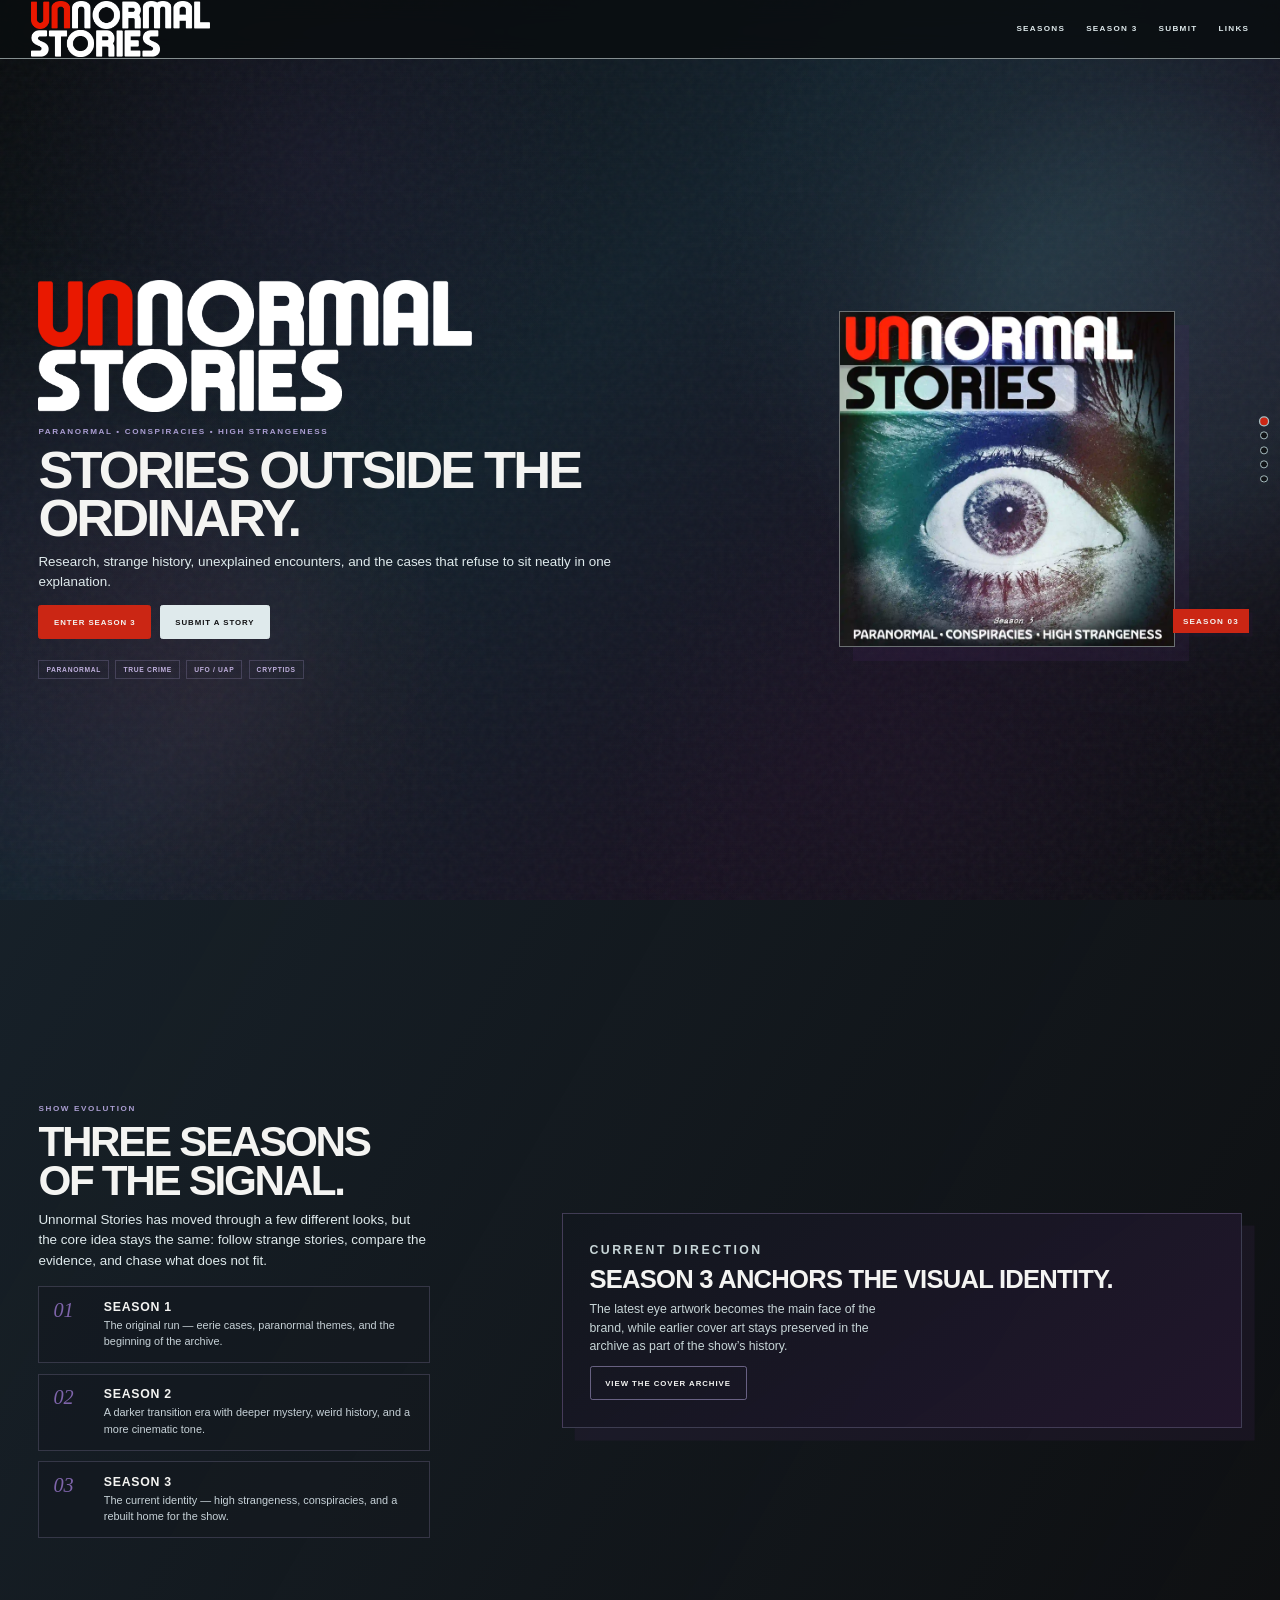
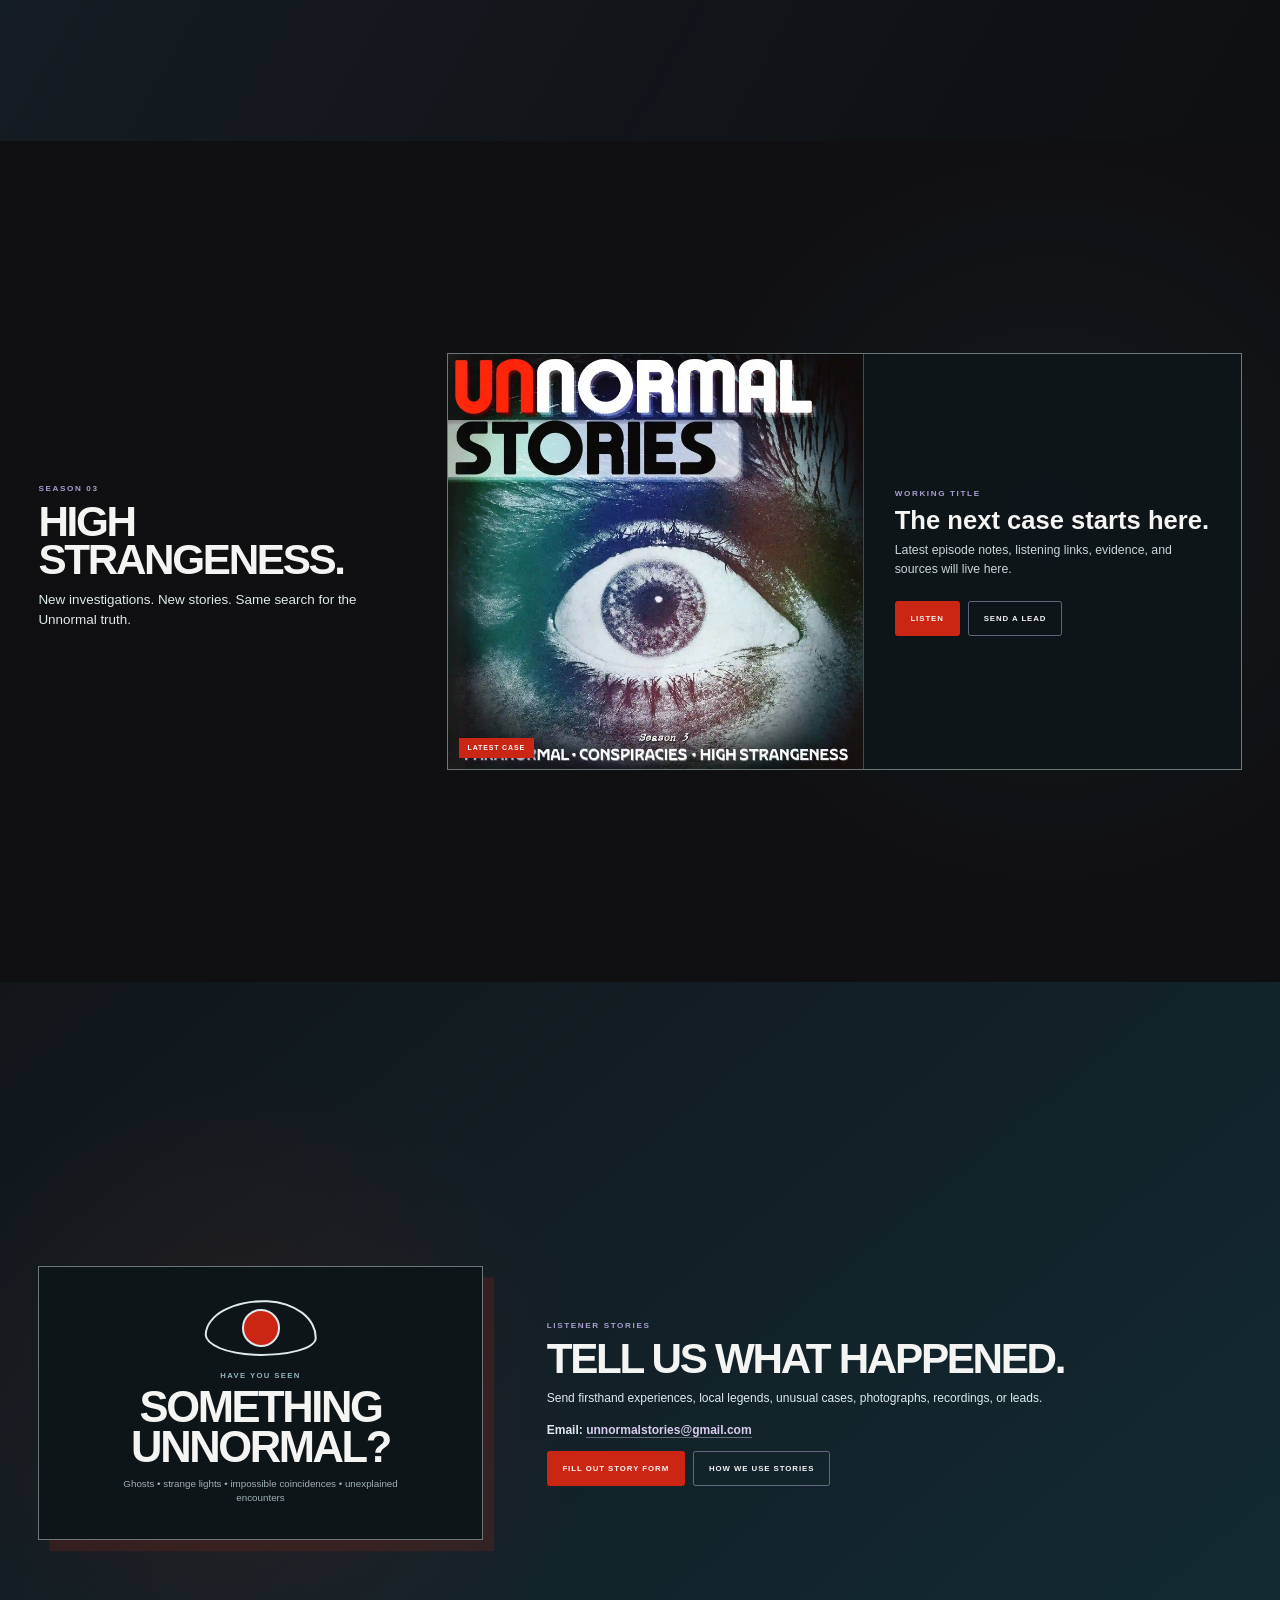
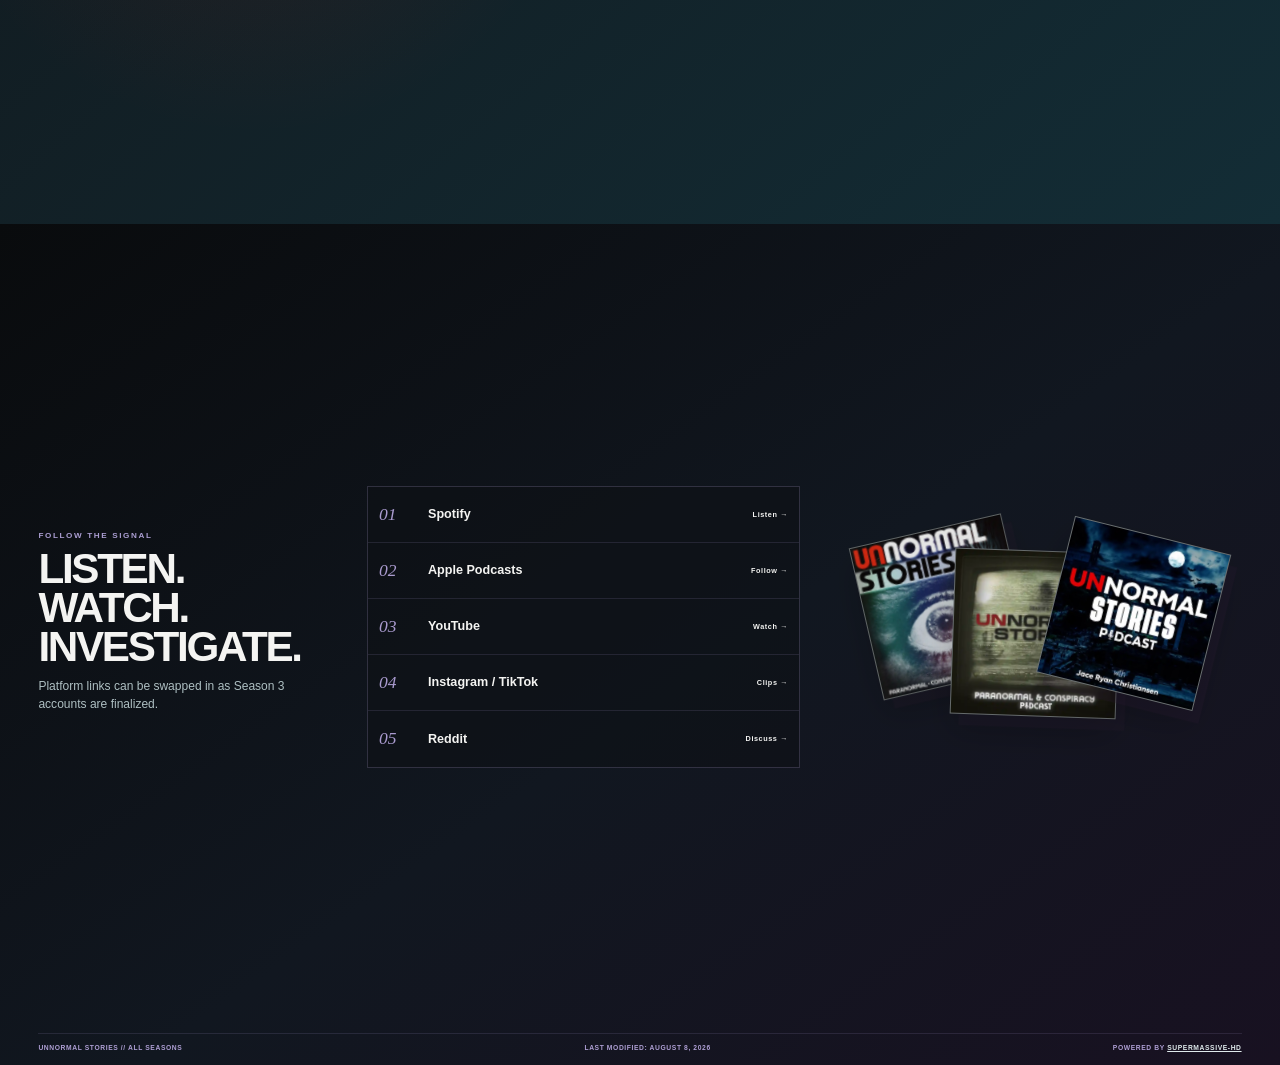
==== commit abce5086: "added more features" ====
--- a/index.html
+++ b/index.html
@@ -175,8 +175,11 @@
           <p>
             Send firsthand experiences, local legends, unusual cases, photographs, recordings, or leads.
           </p>
+          <p class="contact-email">
+            Email: <a href="mailto:unnormalstories@gmail.com">unnormalstories@gmail.com</a>
+          </p>
           <div class="button-row">
-            <a class="btn btn-red" href="mailto:unnormalstories@gmail.com">Email Your Story</a>
+            <a class="btn btn-red" href="submit-story.html">Fill Out Story Form</a>
             <a class="btn btn-outline" href="listener-stories.html">How We Use Stories</a>
           </div>
         </div>
@@ -201,8 +204,8 @@
 
         <div class="cover-stack-wrap reveal" aria-label="Unnormal Stories cover archive">
           <div class="cover-stack">
-            <img class="stack-cover stack-one" src="assets/UnnormalEye.webp" alt="Unnormal Stories Season 1 cover" />
-            <img class="stack-cover stack-two" src="assets/unnormaltv.webp" alt="Unnormal Stories Season 2 cover" />
+            <img class="stack-cover stack-one" src="assets/UnnormalEye.webp" alt="Unnormal Stories cover artwork" />
+            <img class="stack-cover stack-two" src="assets/unnormaltv.webp" alt="Unnormal Stories TV cover artwork" />
             <img class="stack-cover stack-three" src="assets/unnormalbat.webp" alt="Unnormal Stories Season 3 cover" />
           </div>
         </div>
--- a/styles.css
+++ b/styles.css
@@ -1928,4 +1928,223 @@
   .stack-cover{
     transition:none;
   }
+}
+
+
+/* =========================================================
+   V10.4 — CONTACT EMAIL + STORY SUBMISSION FORM
+   ========================================================= */
+
+.contact-email{
+  margin-top:1rem;
+  color:#bfcbd0;
+  font-size:.78rem;
+  font-weight:700;
+}
+
+.contact-email a{
+  color:#d8caee;
+  text-decoration:none;
+  border-bottom:.08rem solid rgba(216,202,238,.42);
+}
+
+.contact-email a:hover{
+  color:var(--white);
+  border-bottom-color:var(--red);
+}
+
+.form-page{
+  position:relative;
+  z-index:2;
+  min-height:100dvh;
+  padding:calc(var(--header-h) + 2.2rem) var(--page-x) 3rem;
+}
+
+.form-shell{
+  width:min(72rem,94vw);
+  margin:0 auto;
+  display:grid;
+  grid-template-columns:minmax(0,.72fr) minmax(20rem,1.28fr);
+  gap:clamp(1.5rem,4vw,4rem);
+  align-items:start;
+}
+
+.form-intro{
+  position:sticky;
+  top:calc(var(--header-h) + 1.2rem);
+}
+
+.form-intro h1{
+  font-size:clamp(2.4rem,4vw,4.2rem);
+}
+
+.form-intro p:not(.eyebrow){
+  color:#c2cfd2;
+  font-size:.9rem;
+  max-width:30rem;
+}
+
+.form-email-box{
+  margin-top:1rem;
+  padding:.9rem 1rem;
+  border:.08rem solid rgba(171,158,210,.25);
+  background:rgba(31,20,43,.44);
+}
+
+.form-email-box span{
+  display:block;
+  margin-bottom:.28rem;
+  color:#aa9bcf;
+  font-size:.5rem;
+  font-weight:900;
+  letter-spacing:.13em;
+  text-transform:uppercase;
+}
+
+.form-email-box a{
+  color:var(--white);
+  text-decoration:none;
+  font-weight:800;
+  word-break:break-word;
+}
+
+.story-form{
+  padding:clamp(1rem,2vw,1.8rem);
+  border:.1rem solid rgba(223,234,236,.3);
+  background:rgba(11,15,18,.88);
+  box-shadow:.8rem .8rem 0 rgba(74,42,103,.14);
+}
+
+.form-grid{
+  display:grid;
+  grid-template-columns:repeat(2,minmax(0,1fr));
+  gap:.9rem;
+}
+
+.form-field{
+  min-width:0;
+}
+
+.form-field.full{
+  grid-column:1/-1;
+}
+
+.form-field label{
+  display:block;
+  margin-bottom:.35rem;
+  color:#cbbfe0;
+  font-size:.55rem;
+  font-weight:900;
+  letter-spacing:.09em;
+  text-transform:uppercase;
+}
+
+.form-field input,
+.form-field select,
+.form-field textarea{
+  width:100%;
+  min-width:0;
+  border:.08rem solid rgba(223,234,236,.25);
+  border-radius:0;
+  background:#111821;
+  color:var(--white);
+  font:inherit;
+  font-size:.82rem;
+  padding:.72rem .78rem;
+  outline:none;
+}
+
+.form-field textarea{
+  min-height:10rem;
+  resize:vertical;
+  line-height:1.5;
+}
+
+.form-field input:focus,
+.form-field select:focus,
+.form-field textarea:focus{
+  border-color:#aa9bcf;
+  box-shadow:0 0 0 .12rem rgba(126,100,170,.14);
+}
+
+.form-help{
+  margin:.35rem 0 0;
+  color:#879ba0;
+  font-size:.64rem;
+  line-height:1.45;
+}
+
+.check-row{
+  display:flex;
+  align-items:flex-start;
+  gap:.6rem;
+  padding:.75rem 0;
+}
+
+.check-row input{
+  width:1rem;
+  height:1rem;
+  margin-top:.12rem;
+  accent-color:var(--red);
+}
+
+.check-row label{
+  color:#c4d0d3;
+  font-size:.74rem;
+  line-height:1.45;
+}
+
+.form-actions{
+  display:flex;
+  flex-wrap:wrap;
+  gap:.65rem;
+  margin-top:1rem;
+}
+
+.form-status{
+  min-height:1.4rem;
+  margin-top:.75rem;
+  color:#b9a8d8;
+  font-size:.7rem;
+}
+
+.back-link{
+  display:inline-flex;
+  align-items:center;
+  gap:.45rem;
+  margin-bottom:1.2rem;
+  color:#ab9ed2;
+  text-decoration:none;
+  text-transform:uppercase;
+  font-size:.55rem;
+  font-weight:900;
+  letter-spacing:.12em;
+}
+
+.back-link:hover{
+  color:var(--white);
+}
+
+@media (max-width:61.99rem){
+  .form-shell{
+    grid-template-columns:1fr;
+  }
+
+  .form-intro{
+    position:static;
+  }
+}
+
+@media (max-width:47.5rem){
+  .form-grid{
+    grid-template-columns:1fr;
+  }
+
+  .form-field.full{
+    grid-column:auto;
+  }
+
+  .story-form{
+    padding:.9rem;
+  }
 }
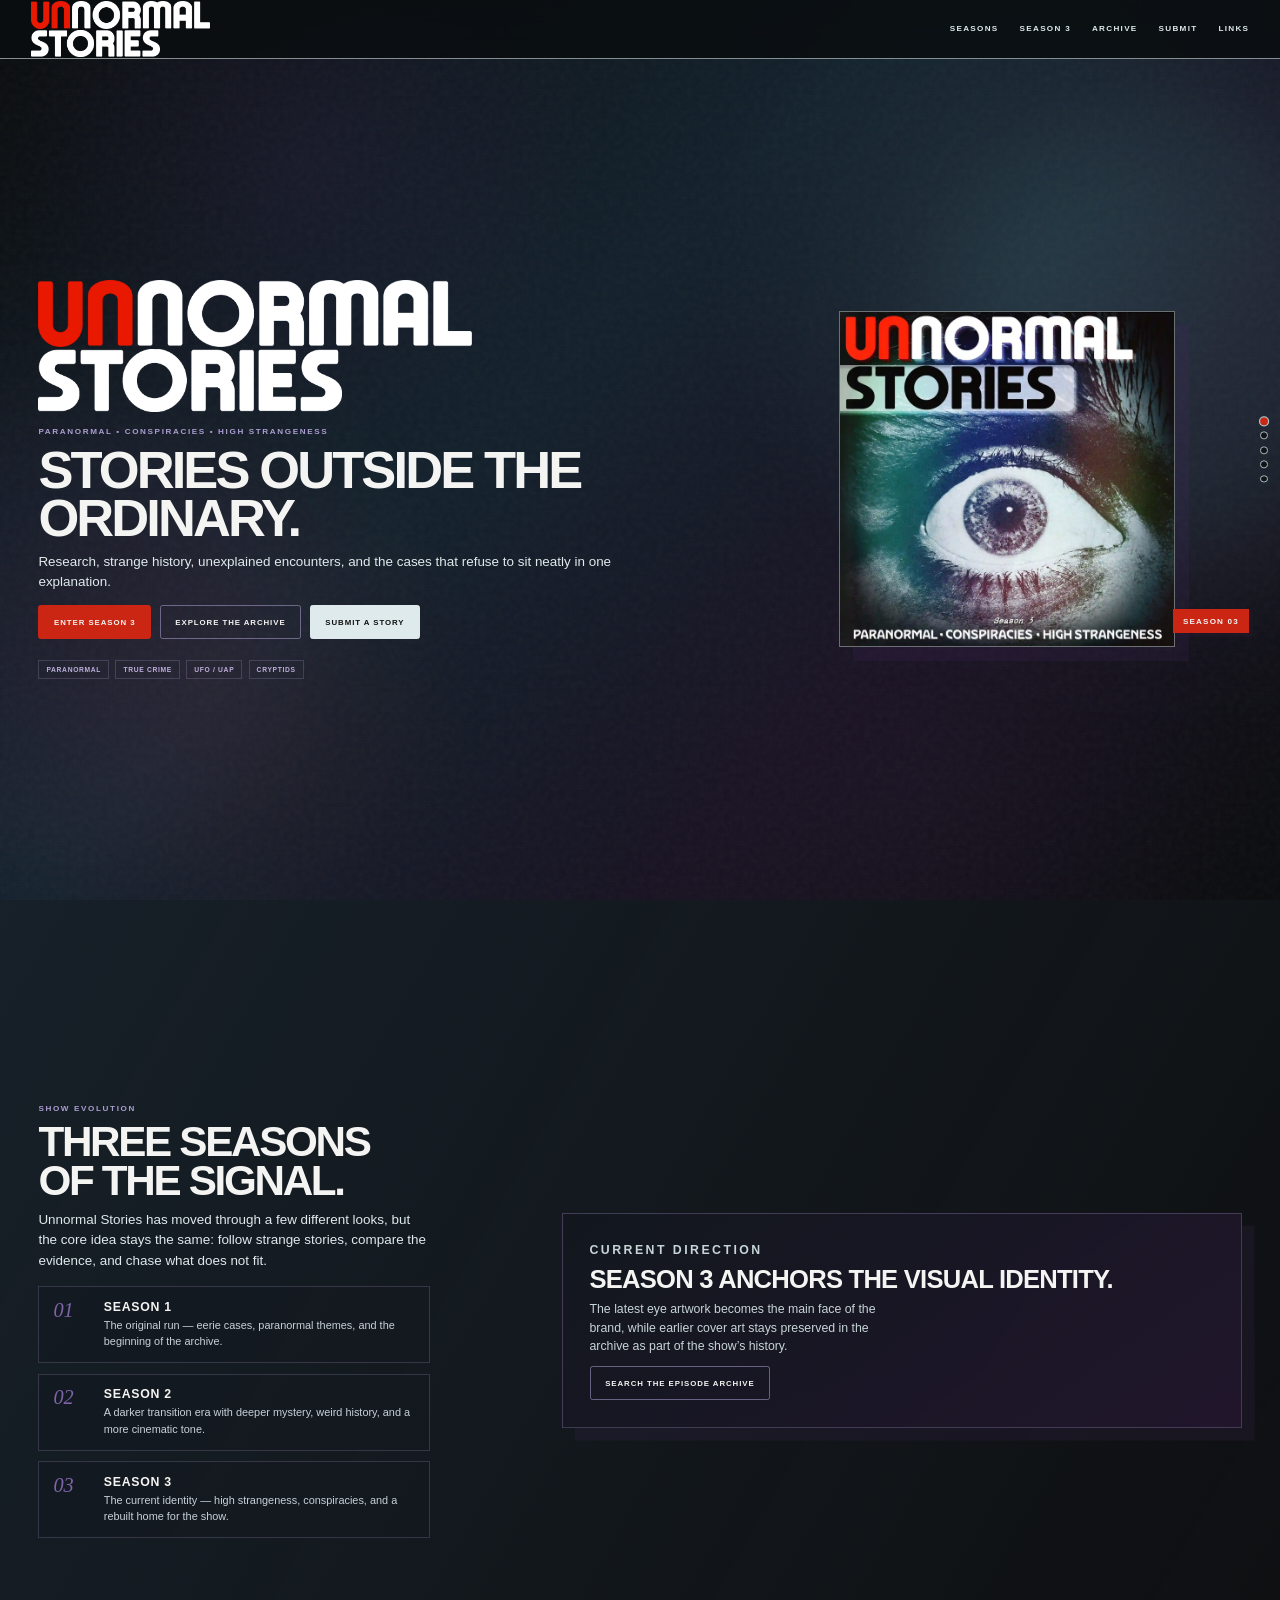
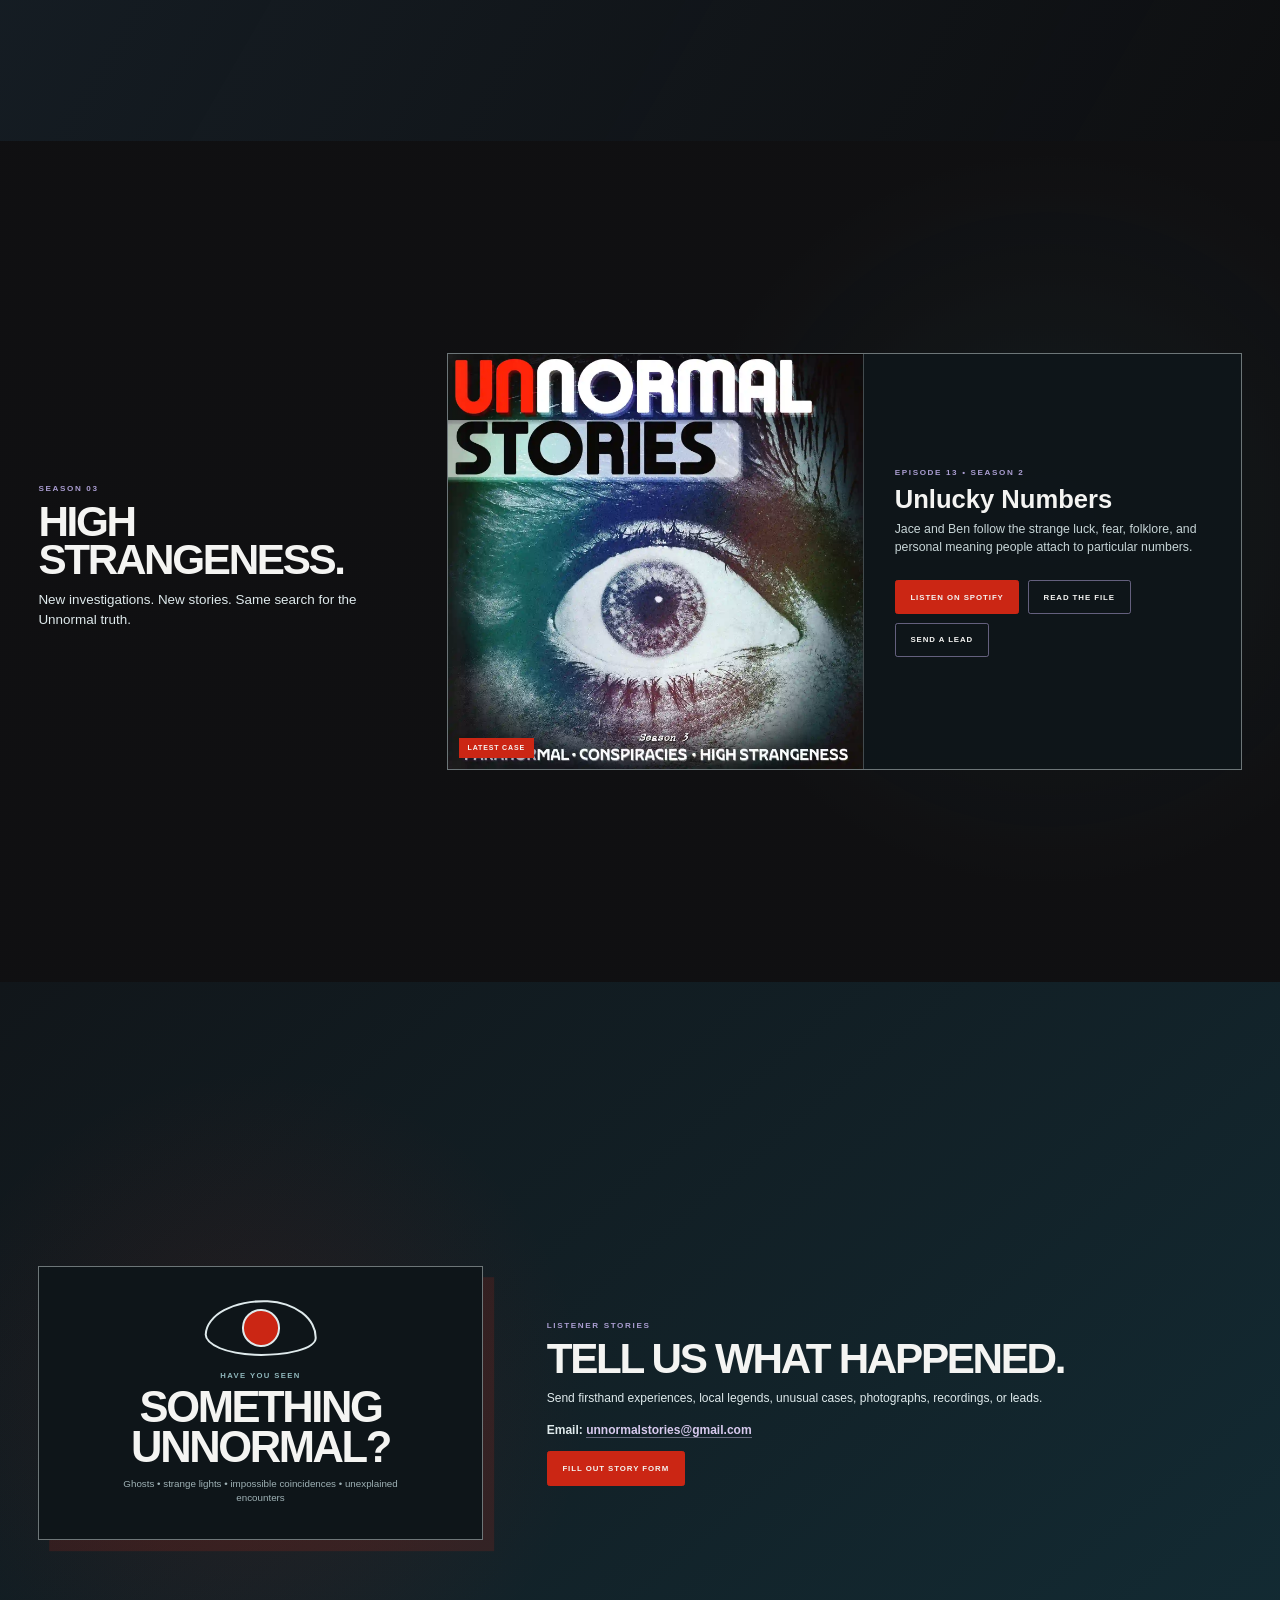
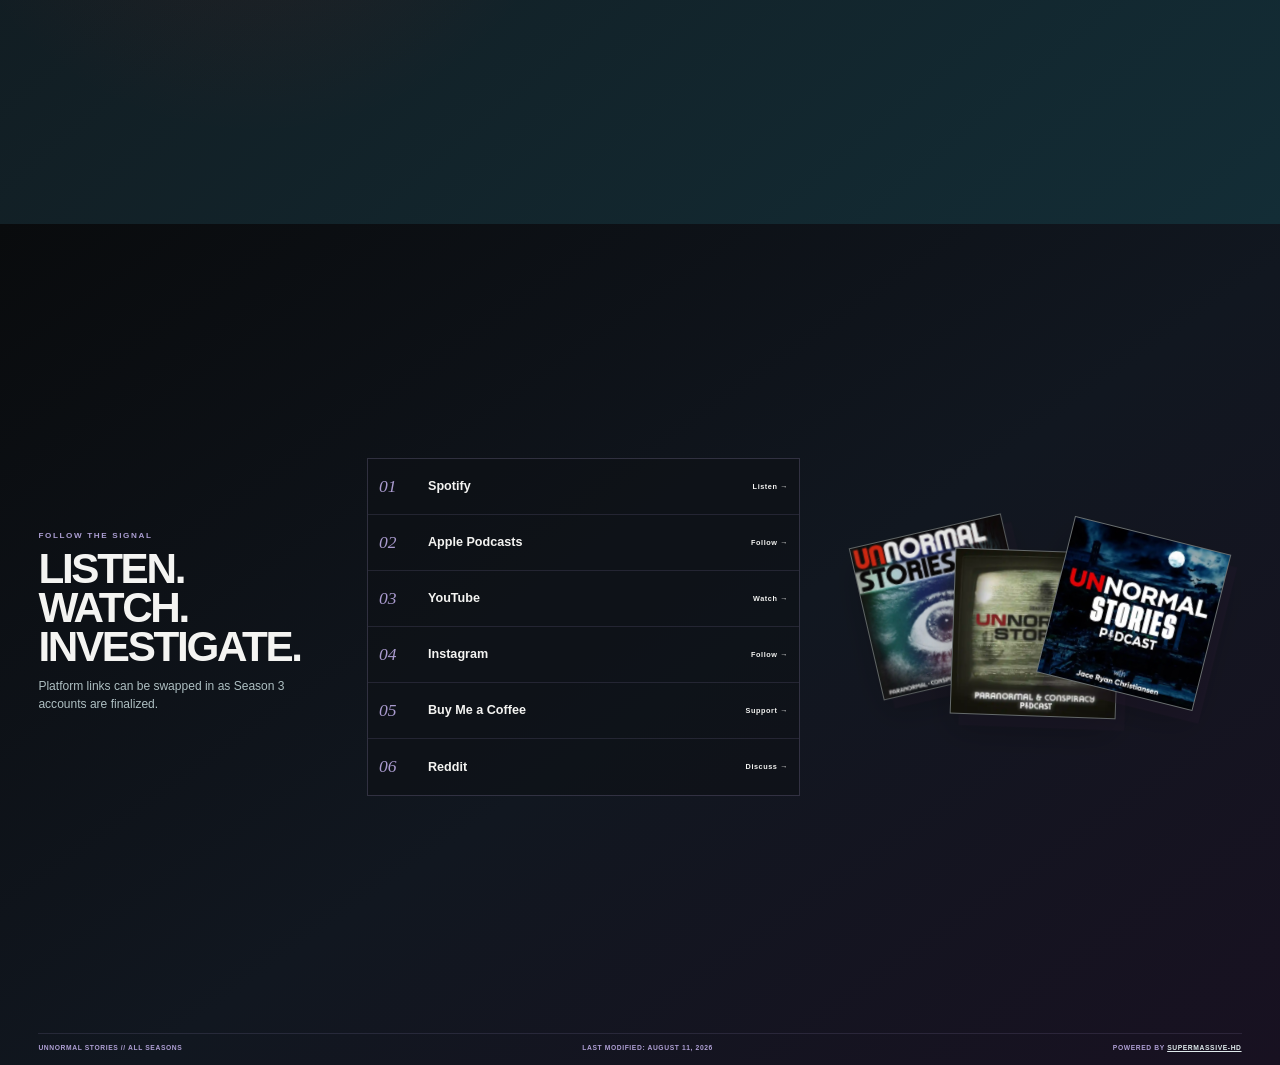
==== commit 26b3206b: "added the Archive" ====
--- a/index.html
+++ b/index.html
@@ -33,6 +33,7 @@
     <nav class="main-nav" aria-label="Main navigation">
       <a href="#seasons">Seasons</a>
       <a href="#season">Season 3</a>
+      <a href="archive.html">Archive</a>
       <a href="#submit">Submit</a>
       <a href="#links">Links</a>
     </nav>
@@ -58,6 +59,7 @@
 
           <div class="button-row">
             <a class="btn btn-red" href="#season">Enter Season 3</a>
+            <a class="btn btn-outline" href="archive.html">Explore the Archive</a>
             <a class="btn btn-light" href="#submit">Submit a Story</a>
           </div>
 
@@ -123,7 +125,7 @@
               The latest eye artwork becomes the main face of the brand, while earlier cover art stays preserved
               in the archive as part of the show’s history.
             </p>
-            <a class="btn btn-outline" href="#links">View the cover archive</a>
+            <a class="btn btn-outline" href="archive.html">Search the episode archive</a>
           </div>
         </div>
       </div>
@@ -144,13 +146,14 @@
           </div>
 
           <div class="episode-copy">
-            <p class="eyebrow">WORKING TITLE</p>
-            <h3>The next case starts here.</h3>
+            <p class="eyebrow">EPISODE 13 • SEASON 2</p>
+            <h3>Unlucky Numbers</h3>
             <p>
-              Latest episode notes, listening links, evidence, and sources will live here.
+              Jace and Ben follow the strange luck, fear, folklore, and personal meaning people attach to particular numbers.
             </p>
             <div class="button-row">
-              <a class="btn btn-red" href="#links">Listen</a>
+              <a class="btn btn-red" href="https://podcasters.spotify.com/pod/show/unnormalstories/episodes/Ep--13---Unlucky-Numbers-e385mmn" target="_blank" rel="noopener noreferrer">Listen on Spotify</a>
+              <a class="btn btn-outline" href="archive.html?episode=ep-13-unlucky-numbers">Read the File</a>
               <a class="btn btn-outline" href="#submit">Send a Lead</a>
             </div>
           </div>
@@ -180,7 +183,6 @@
           </p>
           <div class="button-row">
             <a class="btn btn-red" href="submit-story.html">Fill Out Story Form</a>
-            <a class="btn btn-outline" href="listener-stories.html">How We Use Stories</a>
           </div>
         </div>
       </div>
@@ -194,15 +196,16 @@
           <p>Platform links can be swapped in as Season 3 accounts are finalized.</p>
         </div>
 
-        <div class="link-board reveal">
-          <a href="#" class="platform-link"><span>01</span><strong>Spotify</strong><em>Listen →</em></a>
-          <a href="#" class="platform-link"><span>02</span><strong>Apple Podcasts</strong><em>Follow →</em></a>
-          <a href="#" class="platform-link"><span>03</span><strong>YouTube</strong><em>Watch →</em></a>
-          <a href="#" class="platform-link"><span>04</span><strong>Instagram / TikTok</strong><em>Clips →</em></a>
-          <a href="#" class="platform-link"><span>05</span><strong>Reddit</strong><em>Discuss →</em></a>
-        </div>
-
-        <div class="cover-stack-wrap reveal" aria-label="Unnormal Stories cover archive">
+            <div class="link-board reveal">
+      <a href="#" class="platform-link" data-social="spotify"><span>01</span><strong>Spotify</strong><em>Listen →</em></a>
+      <a href="#" class="platform-link" data-social="apple"><span>02</span><strong>Apple Podcasts</strong><em>Follow →</em></a>
+      <a href="https://www.youtube.com/@unnormalstories9051" class="platform-link" data-social="youtube" target="_blank" rel="noopener noreferrer"><span>03</span><strong>YouTube</strong><em>Watch →</em></a>
+      <a href="#" class="platform-link" data-social="instagram"><span>04</span><strong>Instagram</strong><em>Follow →</em></a>
+      <a href="#" class="platform-link coffee-link" data-social="coffee"><span>05</span><strong>Buy Me a Coffee</strong><em>Support →</em></a>
+      <a href="#" class="platform-link" data-social="reddit"><span>06</span><strong>Reddit</strong><em>Discuss →</em></a>
+    </div>
+
+    <div class="cover-stack-wrap reveal" aria-label="Unnormal Stories cover archive">
           <div class="cover-stack">
             <img class="stack-cover stack-one" src="assets/UnnormalEye.webp" alt="Unnormal Stories cover artwork" />
             <img class="stack-cover stack-two" src="assets/unnormaltv.webp" alt="Unnormal Stories TV cover artwork" />
@@ -212,7 +215,7 @@
 
         <footer class="site-footer">
           <span>UNNORMAL STORIES // ALL SEASONS</span>
-          <span>Last modified: August 8, 2026</span>
+          <span>Last modified: August 11, 2026</span>
           <span>Powered by <a href="https://www.supermassive-hd.com" target="_blank" rel="noopener noreferrer">SuperMassive-HD</a></span>
         </footer>
       </div>
@@ -229,4 +232,4 @@
 
   <script src="script.js"></script>
 </body>
-</html>+</html>
--- a/styles.css
+++ b/styles.css
@@ -1,3 +1,5 @@
+
+
 /* =========================================================
    UNNORMAL STORIES — SEASON 3
    70s paranormal print + analog / early-web aesthetic
@@ -2147,4 +2149,1476 @@
   .story-form{
     padding:.9rem;
   }
-}+}
+
+
+/* =========================================================
+   V11 — SEARCHABLE EPISODE ARCHIVE
+   ========================================================= */
+
+.archive-page{
+  min-height:100dvh;
+  overflow-x:hidden;
+}
+
+.archive-page .site-header{
+  position:fixed;
+}
+
+.archive-page .main-nav a[aria-current="page"]{
+  color:var(--white);
+}
+
+.archive-page .main-nav a[aria-current="page"]::after{
+  content:"";
+  display:block;
+  width:100%;
+  height:.1rem;
+  margin-top:.2rem;
+  background:var(--red);
+}
+
+.archive-main{
+  position:relative;
+  z-index:2;
+  padding-top:var(--header-h);
+}
+
+.archive-shell{
+  width:min(82rem,92vw);
+  margin:0 auto;
+}
+
+.archive-hero{
+  min-height:clamp(32rem,72dvh,47rem);
+  display:flex;
+  align-items:center;
+  padding:clamp(3rem,7vw,6rem) var(--page-x);
+  border-bottom:.08rem solid rgba(171,158,210,.2);
+  background:
+    linear-gradient(100deg,rgba(8,11,14,.94),rgba(15,20,28,.72)),
+    radial-gradient(circle at 80% 46%,rgba(74,42,103,.28),transparent 34%);
+}
+
+.archive-hero-grid{
+  display:grid;
+  grid-template-columns:minmax(0,1.2fr) minmax(18rem,.8fr);
+  gap:clamp(2rem,7vw,7rem);
+  align-items:center;
+}
+
+.archive-hero-copy h1{
+  max-width:46rem;
+  margin-bottom:1rem;
+  font-size:clamp(3rem,6vw,6.6rem);
+}
+
+.archive-hero-copy .lead{
+  max-width:47rem;
+}
+
+.archive-stats{
+  display:flex;
+  flex-wrap:wrap;
+  gap:.7rem;
+  margin-top:1.6rem;
+}
+
+.archive-stats span{
+  min-width:9rem;
+  padding:.7rem .8rem;
+  border:.08rem solid rgba(171,158,210,.24);
+  background:rgba(12,17,22,.7);
+  color:#9eb1b5;
+  font-size:.56rem;
+  font-weight:900;
+  letter-spacing:.08em;
+  text-transform:uppercase;
+}
+
+.archive-stats strong{
+  margin-right:.35rem;
+  color:var(--white);
+  font-family:Georgia,serif;
+  font-size:1.2rem;
+  font-style:italic;
+}
+
+.archive-terminal{
+  overflow:hidden;
+  border:.1rem solid rgba(223,234,236,.34);
+  background:rgba(3,7,9,.9);
+  box-shadow:
+    .9rem .9rem 0 rgba(74,42,103,.16),
+    inset 0 0 2.5rem rgba(58,119,125,.06);
+}
+
+.archive-terminal-head{
+  display:flex;
+  align-items:center;
+  justify-content:space-between;
+  padding:.65rem .8rem;
+  border-bottom:.08rem solid rgba(223,234,236,.18);
+  color:#8aa3a8;
+  font-size:.5rem;
+  font-weight:900;
+  letter-spacing:.14em;
+}
+
+.terminal-light{
+  width:.55rem;
+  aspect-ratio:1;
+  border-radius:50%;
+  background:var(--red);
+  box-shadow:0 0 .8rem rgba(203,38,20,.7);
+}
+
+.archive-terminal p{
+  margin:0;
+  padding:.75rem 1rem;
+  border-bottom:.05rem solid rgba(223,234,236,.08);
+  color:#9ac2c7;
+  font-family:"Courier New",monospace;
+  font-size:clamp(.64rem,.8vw,.82rem);
+}
+
+.archive-terminal .terminal-red{
+  color:#ef5a47;
+}
+
+.discover-section,
+.catalog-section{
+  padding:clamp(3.8rem,7vw,6.5rem) var(--page-x);
+}
+
+.discover-section{
+  border-bottom:.08rem solid rgba(171,158,210,.16);
+  background:
+    radial-gradient(circle at 12% 10%,rgba(44,83,103,.18),transparent 30%),
+    linear-gradient(145deg,rgba(11,14,17,.84),rgba(24,16,32,.86));
+}
+
+.section-heading-row{
+  display:flex;
+  align-items:end;
+  justify-content:space-between;
+  gap:1.5rem;
+  margin-bottom:1.5rem;
+}
+
+.section-heading-row h2,
+.catalog-heading h2{
+  margin-bottom:0;
+}
+
+.text-button{
+  padding:.45rem 0;
+  border:0;
+  border-bottom:.08rem solid rgba(171,158,210,.42);
+  background:transparent;
+  color:#cbbfe0;
+  font-size:.55rem;
+  font-weight:900;
+  letter-spacing:.1em;
+  text-transform:uppercase;
+  cursor:pointer;
+}
+
+.text-button:hover{
+  color:var(--white);
+  border-bottom-color:var(--red);
+}
+
+.discover-grid{
+  display:grid;
+  grid-template-columns:repeat(2,minmax(0,1fr));
+  gap:1rem;
+}
+
+.discover-card{
+  position:relative;
+  min-height:25rem;
+  display:flex;
+  flex-direction:column;
+  align-items:flex-start;
+  overflow:hidden;
+  padding:clamp(1.2rem,2.5vw,2.2rem);
+  border:.1rem solid rgba(223,234,236,.3);
+  background:
+    linear-gradient(135deg,rgba(15,25,31,.96),rgba(26,18,35,.92));
+  box-shadow:.7rem .7rem 0 rgba(42,25,52,.18);
+}
+
+.discover-card::before{
+  content:"";
+  position:absolute;
+  inset:auto -8% -38% auto;
+  width:17rem;
+  aspect-ratio:1;
+  border:.08rem solid rgba(171,158,210,.12);
+  border-radius:50%;
+  box-shadow:
+    0 0 0 1.2rem rgba(171,158,210,.025),
+    0 0 0 2.4rem rgba(171,158,210,.018);
+  pointer-events:none;
+}
+
+.latest-discover{
+  border-top:.28rem solid var(--red);
+}
+
+.featured-discover{
+  border-top:.28rem solid var(--violet-ink);
+}
+
+.discover-topline{
+  width:100%;
+  display:flex;
+  justify-content:space-between;
+  gap:1rem;
+  margin-bottom:1rem;
+  color:#95a9ad;
+  font-size:.5rem;
+  font-weight:900;
+  letter-spacing:.12em;
+  text-transform:uppercase;
+}
+
+.discover-label{
+  color:#e5dff1;
+}
+
+.discover-card h3{
+  max-width:31rem;
+  margin:.9rem 0 .7rem;
+  font-family:Arial Black,Arial,Helvetica,sans-serif;
+  font-size:clamp(1.8rem,3vw,3rem);
+  letter-spacing:-.045em;
+  text-transform:uppercase;
+}
+
+.discover-card > p:not(.loading-copy){
+  max-width:36rem;
+  color:#c3d0d2;
+  font-size:.88rem;
+}
+
+.discover-card .episode-meta{
+  margin-top:auto;
+}
+
+.loading-copy{
+  margin:auto;
+  color:#8fa4a8;
+  font-size:.64rem;
+  font-weight:900;
+  letter-spacing:.12em;
+  text-transform:uppercase;
+}
+
+.catalog-section{
+  min-height:60dvh;
+  background:
+    radial-gradient(circle at 92% 20%,rgba(58,119,125,.1),transparent 26%),
+    #0a0d10;
+}
+
+.catalog-heading{
+  max-width:47rem;
+  margin-bottom:1.5rem;
+}
+
+.catalog-heading > p:last-child{
+  color:#9fb1b5;
+}
+
+.archive-search-panel{
+  margin-bottom:1.15rem;
+  padding:clamp(.85rem,1.5vw,1.2rem);
+  border:.1rem solid rgba(223,234,236,.28);
+  background:rgba(16,23,29,.86);
+}
+
+.search-label{
+  display:block;
+  margin-bottom:.45rem;
+  color:#b9acd7;
+  font-size:.52rem;
+  font-weight:900;
+  letter-spacing:.12em;
+  text-transform:uppercase;
+}
+
+.search-row{
+  display:grid;
+  grid-template-columns:auto 1fr auto;
+  align-items:center;
+  border:.08rem solid rgba(223,234,236,.28);
+  background:#080c0f;
+}
+
+.search-row:focus-within{
+  border-color:#aa9bcf;
+  box-shadow:0 0 0 .12rem rgba(126,100,170,.14);
+}
+
+.search-icon{
+  padding-left:.85rem;
+  color:#aa9bcf;
+  font-size:1.35rem;
+}
+
+.search-row input{
+  width:100%;
+  min-width:0;
+  padding:.85rem .75rem;
+  border:0;
+  outline:0;
+  background:transparent;
+  color:var(--white);
+  font:inherit;
+  font-size:.85rem;
+}
+
+.search-row input::placeholder{
+  color:#63767b;
+}
+
+.search-clear{
+  align-self:stretch;
+  padding:0 .9rem;
+  border:0;
+  border-left:.08rem solid rgba(223,234,236,.18);
+  background:transparent;
+  color:#aebdc0;
+  font-size:.52rem;
+  font-weight:900;
+  letter-spacing:.08em;
+  text-transform:uppercase;
+  cursor:pointer;
+}
+
+.search-clear:hover{
+  background:var(--red);
+  color:var(--white);
+}
+
+.tag-filter{
+  display:flex;
+  flex-wrap:wrap;
+  gap:.42rem;
+  margin-top:.8rem;
+}
+
+.tag-filter-button{
+  min-height:1.85rem;
+  padding:0 .65rem;
+  border:.06rem solid rgba(171,158,210,.22);
+  background:rgba(32,22,43,.5);
+  color:#b7a9d3;
+  font-size:.48rem;
+  font-weight:900;
+  letter-spacing:.055em;
+  text-transform:uppercase;
+  cursor:pointer;
+}
+
+.tag-filter-button:hover,
+.tag-filter-button.active{
+  border-color:var(--red);
+  background:var(--red);
+  color:var(--white);
+}
+
+.catalog-status{
+  margin-bottom:.8rem;
+  color:#829599;
+  font-size:.52rem;
+  font-weight:900;
+  letter-spacing:.1em;
+  text-transform:uppercase;
+}
+
+.episode-grid{
+  display:grid;
+  grid-template-columns:repeat(3,minmax(0,1fr));
+  gap:.9rem;
+}
+
+.archive-episode-card{
+  position:relative;
+  min-width:0;
+  min-height:31rem;
+  display:flex;
+  flex-direction:column;
+  padding:1.15rem;
+  border:.08rem solid rgba(223,234,236,.25);
+  background:
+    linear-gradient(160deg,rgba(20,30,37,.92),rgba(18,14,23,.96));
+  transition:transform .2s ease,border-color .2s ease,box-shadow .2s ease;
+}
+
+.archive-episode-card:hover{
+  transform:translateY(-.22rem);
+  border-color:rgba(171,158,210,.56);
+  box-shadow:.5rem .55rem 0 rgba(74,42,103,.15);
+}
+
+.episode-file-tab{
+  align-self:flex-start;
+  margin:-1.15rem 0 .85rem -1.15rem;
+  padding:.42rem .55rem;
+  background:var(--red);
+  color:var(--white);
+  font-size:.48rem;
+  font-weight:900;
+  letter-spacing:.12em;
+}
+
+.episode-tags{
+  display:flex;
+  flex-wrap:wrap;
+  gap:.34rem;
+}
+
+.episode-tag{
+  padding:.28rem .4rem;
+  border:.05rem solid rgba(171,158,210,.28);
+  background:rgba(42,25,52,.48);
+  color:#c8bce0;
+  font-size:.43rem;
+  font-weight:900;
+  letter-spacing:.055em;
+  text-transform:uppercase;
+}
+
+.episode-kicker{
+  margin:1rem 0 .4rem;
+  color:#83989c;
+  font-size:.49rem;
+  font-weight:900;
+  letter-spacing:.1em;
+  text-transform:uppercase;
+}
+
+.archive-episode-card h3{
+  margin-bottom:.75rem;
+  font-family:Arial Black,Arial,Helvetica,sans-serif;
+  font-size:clamp(1.3rem,1.8vw,2rem);
+  letter-spacing:-.035em;
+  text-transform:uppercase;
+}
+
+.episode-summary{
+  color:#b9c7ca;
+  font-size:.76rem;
+  line-height:1.55;
+}
+
+.episode-meta{
+  display:flex;
+  flex-wrap:wrap;
+  gap:.5rem .8rem;
+  margin:1rem 0;
+  color:#7f9498;
+  font-size:.46rem;
+  font-weight:900;
+  letter-spacing:.08em;
+  text-transform:uppercase;
+}
+
+.episode-meta span + span::before{
+  content:"•";
+  margin-right:.8rem;
+  color:var(--red);
+}
+
+.episode-actions{
+  display:flex;
+  flex-wrap:wrap;
+  gap:.5rem;
+  margin-top:auto;
+  padding-top:.7rem;
+}
+
+.episode-actions .btn{
+  flex:1 1 9rem;
+  padding-inline:.7rem;
+  cursor:pointer;
+}
+
+.compact-actions{
+  width:100%;
+  margin-top:.1rem;
+}
+
+.empty-state{
+  padding:clamp(2rem,6vw,5rem);
+  border:.08rem dashed rgba(171,158,210,.32);
+  background:rgba(22,16,29,.46);
+  text-align:center;
+}
+
+.empty-state > span{
+  color:var(--red);
+  font-size:.5rem;
+  font-weight:900;
+  letter-spacing:.15em;
+}
+
+.empty-state h3{
+  margin:.7rem 0 .35rem;
+  font-family:Arial Black,Arial,Helvetica,sans-serif;
+  text-transform:uppercase;
+}
+
+.empty-state p{
+  color:#94a7aa;
+}
+
+.empty-state .btn{
+  margin-top:.7rem;
+}
+
+.episode-dialog{
+  width:min(49rem,92vw);
+  max-height:88dvh;
+  overflow:auto;
+  padding:clamp(1.2rem,3vw,2.4rem);
+  border:.1rem solid rgba(223,234,236,.42);
+  border-radius:0;
+  background:
+    linear-gradient(150deg,#101820,#191220);
+  color:var(--white);
+  box-shadow:1rem 1rem 0 rgba(0,0,0,.35);
+}
+
+.episode-dialog::backdrop{
+  background:rgba(3,5,7,.84);
+  backdrop-filter:blur(.28rem);
+}
+
+.dialog-close{
+  position:sticky;
+  z-index:2;
+  top:0;
+  float:right;
+  width:2.2rem;
+  aspect-ratio:1;
+  display:grid;
+  place-items:center;
+  padding:0;
+  border:.08rem solid rgba(223,234,236,.3);
+  background:#0b0e10;
+  color:var(--white);
+  font-size:1.25rem;
+  cursor:pointer;
+}
+
+.dialog-close:hover{
+  background:var(--red);
+  border-color:var(--red);
+}
+
+.episode-dialog h2{
+  max-width:40rem;
+  margin:1rem 0 .5rem;
+}
+
+.dialog-meta{
+  margin-bottom:1.3rem;
+}
+
+.dialog-section{
+  margin-top:.9rem;
+  padding:1rem;
+  border:.06rem solid rgba(171,158,210,.2);
+  background:rgba(8,12,15,.48);
+}
+
+.dialog-section h3{
+  margin-bottom:.65rem;
+  color:#dcd5ea;
+  font-family:Arial Black,Arial,Helvetica,sans-serif;
+  font-size:1rem;
+  letter-spacing:.02em;
+  text-transform:uppercase;
+}
+
+.dialog-section p,
+.dialog-section li{
+  color:#c1ced0;
+  font-size:.78rem;
+  line-height:1.6;
+}
+
+.dialog-section ul,
+.dialog-section ol{
+  margin:0;
+  padding-left:1.2rem;
+}
+
+.dialog-section li + li{
+  margin-top:.45rem;
+}
+
+.dialog-section a{
+  color:#cbbfe0;
+  text-underline-offset:.2rem;
+}
+
+.dialog-section a:hover{
+  color:var(--white);
+}
+
+.dialog-actions{
+  margin-top:1rem;
+}
+
+.archive-footer{
+  padding:1rem var(--page-x);
+  border-top:.08rem solid rgba(171,158,210,.18);
+  background:#07090b;
+}
+
+.archive-footer .archive-shell{
+  display:flex;
+  justify-content:space-between;
+  gap:1rem;
+  flex-wrap:wrap;
+  color:#8e9fa3;
+  font-size:.48rem;
+  font-weight:900;
+  letter-spacing:.09em;
+  text-transform:uppercase;
+}
+
+.archive-footer a{
+  color:#cbbfe0;
+}
+
+@media (max-width:61.99rem){
+  .archive-hero-grid,
+  .discover-grid{
+    grid-template-columns:1fr;
+  }
+
+  .archive-terminal{
+    width:min(100%,35rem);
+  }
+
+  .episode-grid{
+    grid-template-columns:repeat(2,minmax(0,1fr));
+  }
+
+  .archive-episode-card{
+    min-height:28rem;
+  }
+}
+
+@media (max-width:47.5rem){
+  .archive-page .main-nav a[aria-current="page"]::after{
+    display:none;
+  }
+
+  .archive-hero{
+    min-height:auto;
+    padding-block:3.2rem;
+  }
+
+  .archive-hero-copy h1{
+    font-size:clamp(2.6rem,14vw,4rem);
+  }
+
+  .archive-stats{
+    display:grid;
+    grid-template-columns:1fr;
+  }
+
+  .section-heading-row{
+    align-items:start;
+    flex-direction:column;
+  }
+
+  .discover-card{
+    min-height:27rem;
+  }
+
+  .search-row{
+    grid-template-columns:auto 1fr;
+  }
+
+  .search-clear{
+    grid-column:1/-1;
+    min-height:2.3rem;
+    border-top:.08rem solid rgba(223,234,236,.18);
+    border-left:0;
+  }
+
+  .episode-grid{
+    grid-template-columns:1fr;
+  }
+
+  .archive-episode-card{
+    min-height:0;
+  }
+
+  .episode-actions{
+    flex-direction:column;
+  }
+
+  .episode-actions .btn{
+    flex-basis:auto;
+  }
+
+  .episode-dialog{
+    width:96vw;
+    max-height:92dvh;
+    padding:1rem;
+  }
+
+  .archive-footer .archive-shell{
+    display:grid;
+  }
+}
+
+
+/* =========================================================
+   V11.1 — SINGLE-SNAP ARCHIVE CATALOG
+   ========================================================= */
+
+.archive-page{
+  height:100dvh;
+  overflow:hidden;
+}
+
+.archive-main{
+  height:100dvh;
+  padding-top:var(--header-h);
+}
+
+.archive-snap{
+  height:calc(100dvh - var(--header-h));
+  overflow-y:auto;
+  padding:clamp(.75rem,1.8vh,1.15rem) var(--page-x) .7rem;
+  scroll-snap-align:start;
+  scroll-snap-stop:always;
+  background:
+    radial-gradient(circle at 92% 8%,rgba(74,42,103,.2),transparent 23%),
+    radial-gradient(circle at 8% 90%,rgba(44,83,103,.13),transparent 25%),
+    linear-gradient(145deg,rgba(8,11,14,.97),rgba(17,20,28,.96));
+  scrollbar-color:rgba(171,158,210,.5) rgba(8,11,14,.5);
+  scrollbar-width:thin;
+}
+
+.archive-snap-shell{
+  min-height:100%;
+  display:grid;
+  grid-template-rows:auto auto auto 1fr auto;
+  gap:clamp(.5rem,1.1vh,.8rem);
+}
+
+.archive-snap-head{
+  display:grid;
+  grid-template-columns:minmax(17rem,.72fr) minmax(25rem,1.28fr);
+  gap:clamp(1rem,3vw,2.4rem);
+  align-items:stretch;
+}
+
+.archive-title-block{
+  display:flex;
+  flex-direction:column;
+  justify-content:center;
+  min-width:0;
+}
+
+.archive-title-block .eyebrow{
+  margin-bottom:.25rem;
+}
+
+.archive-title-block h1{
+  max-width:none;
+  margin:0 0 .3rem;
+  font-size:clamp(2.15rem,3.7vw,4.15rem);
+  line-height:.88;
+}
+
+.archive-title-block > p:last-child{
+  margin:0;
+  color:#9fb1b5;
+  font-size:clamp(.68rem,.76vw,.82rem);
+}
+
+.archive-picks{
+  min-width:0;
+  display:grid;
+  grid-template-columns:repeat(2,minmax(0,1fr));
+  grid-template-rows:1fr auto;
+  gap:.45rem;
+}
+
+.archive-pick{
+  min-width:0;
+  display:flex;
+  flex-direction:column;
+  justify-content:center;
+  padding:.65rem .75rem;
+  border:.07rem solid rgba(223,234,236,.24);
+  background:linear-gradient(135deg,rgba(16,26,32,.92),rgba(30,19,40,.88));
+}
+
+.latest-pick{
+  border-left:.2rem solid var(--red);
+}
+
+.featured-pick{
+  border-left:.2rem solid var(--violet-ink);
+}
+
+.pick-topline{
+  display:flex;
+  justify-content:space-between;
+  gap:.65rem;
+  margin-bottom:.3rem;
+  color:#81979b;
+  font-size:.41rem;
+  font-weight:900;
+  letter-spacing:.09em;
+  text-transform:uppercase;
+}
+
+.pick-label{
+  color:#d7cde8;
+}
+
+.archive-pick h3{
+  overflow:hidden;
+  margin:0;
+  color:var(--white);
+  font-family:Arial Black,Arial,Helvetica,sans-serif;
+  font-size:clamp(.82rem,1.15vw,1.15rem);
+  line-height:1.05;
+  text-overflow:ellipsis;
+  text-transform:uppercase;
+  white-space:nowrap;
+}
+
+.pick-actions{
+  display:flex;
+  gap:.7rem;
+  margin-top:.4rem;
+}
+
+.pick-actions a,
+.pick-actions button{
+  padding:0;
+  border:0;
+  border-bottom:.05rem solid rgba(171,158,210,.34);
+  background:transparent;
+  color:#b8a9d3;
+  font:inherit;
+  font-size:.43rem;
+  font-weight:900;
+  letter-spacing:.07em;
+  text-decoration:none;
+  text-transform:uppercase;
+  cursor:pointer;
+}
+
+.pick-actions a:hover,
+.pick-actions button:hover{
+  color:var(--white);
+  border-bottom-color:var(--red);
+}
+
+.pick-reroll{
+  grid-column:1/-1;
+  justify-self:end;
+  padding:0;
+  border:0;
+  background:transparent;
+  color:#9c8dc1;
+  font-size:.43rem;
+  font-weight:900;
+  letter-spacing:.08em;
+  text-transform:uppercase;
+  cursor:pointer;
+}
+
+.pick-reroll:hover{
+  color:var(--white);
+}
+
+.archive-snap .archive-search-panel{
+  margin:0;
+  padding:.55rem .65rem;
+}
+
+.archive-snap .search-label{
+  position:absolute;
+  width:1px;
+  height:1px;
+  overflow:hidden;
+  clip:rect(0,0,0,0);
+}
+
+.archive-snap .search-row input{
+  padding:.6rem .65rem;
+  font-size:.76rem;
+}
+
+.archive-snap .search-icon{
+  padding-left:.65rem;
+  font-size:1.05rem;
+}
+
+.archive-snap .tag-filter{
+  max-width:100%;
+  flex-wrap:nowrap;
+  gap:.32rem;
+  overflow-x:auto;
+  margin-top:.5rem;
+  padding-bottom:.1rem;
+  scrollbar-width:thin;
+}
+
+.archive-snap .tag-filter-button{
+  min-height:1.55rem;
+  flex:0 0 auto;
+  padding:0 .5rem;
+  font-size:.41rem;
+}
+
+.catalog-status-row{
+  display:flex;
+  align-items:center;
+  justify-content:space-between;
+  gap:1rem;
+  min-height:1.35rem;
+}
+
+.archive-snap .catalog-status{
+  margin:0;
+  font-size:.44rem;
+}
+
+.archive-snap .archive-stats{
+  display:flex;
+  flex-wrap:nowrap;
+  gap:.35rem;
+  margin:0;
+}
+
+.archive-snap .archive-stats span{
+  min-width:0;
+  padding:.22rem .42rem;
+  font-size:.4rem;
+}
+
+.archive-snap .archive-stats strong{
+  margin-right:.18rem;
+  font-size:.75rem;
+}
+
+.archive-snap .episode-grid{
+  min-height:0;
+  align-items:stretch;
+}
+
+.archive-snap .archive-episode-card{
+  min-height:0;
+  height:100%;
+  padding:.78rem;
+}
+
+.archive-snap .episode-file-tab{
+  margin:-.78rem 0 .55rem -.78rem;
+  padding:.3rem .42rem;
+  font-size:.4rem;
+}
+
+.archive-snap .episode-tags{
+  max-height:3.15rem;
+  overflow:hidden;
+  gap:.25rem;
+}
+
+.archive-snap .episode-tag{
+  padding:.2rem .3rem;
+  font-size:.36rem;
+}
+
+.archive-snap .episode-kicker{
+  margin:.6rem 0 .26rem;
+  font-size:.4rem;
+}
+
+.archive-snap .archive-episode-card h3{
+  margin-bottom:.42rem;
+  font-size:clamp(1rem,1.45vw,1.45rem);
+}
+
+.archive-snap .episode-summary{
+  display:-webkit-box;
+  overflow:hidden;
+  margin-bottom:.35rem;
+  color:#acbdc0;
+  font-size:clamp(.59rem,.66vw,.7rem);
+  line-height:1.42;
+  -webkit-box-orient:vertical;
+  -webkit-line-clamp:3;
+}
+
+.archive-snap .episode-meta{
+  gap:.3rem .5rem;
+  margin:.35rem 0;
+  font-size:.37rem;
+}
+
+.archive-snap .episode-meta span + span::before{
+  margin-right:.5rem;
+}
+
+.archive-snap .episode-actions{
+  gap:.35rem;
+  padding-top:.38rem;
+}
+
+.archive-snap .episode-actions .btn{
+  min-height:1.9rem;
+  flex-basis:7.5rem;
+  padding:0 .5rem;
+  font-size:.4rem;
+}
+
+.archive-inline-footer{
+  display:flex;
+  justify-content:space-between;
+  gap:1rem;
+  flex-wrap:wrap;
+  padding-top:.45rem;
+  border-top:.05rem solid rgba(171,158,210,.15);
+  color:#75888c;
+  font-size:.4rem;
+  font-weight:900;
+  letter-spacing:.08em;
+  text-transform:uppercase;
+}
+
+.archive-inline-footer a{
+  color:#b8a9d3;
+}
+
+@media (max-width:61.99rem){
+  .archive-page{
+    height:auto;
+    min-height:100dvh;
+    overflow:auto;
+  }
+
+  .archive-main{
+    height:auto;
+    min-height:100dvh;
+  }
+
+  .archive-snap{
+    height:auto;
+    min-height:calc(100dvh - var(--header-h));
+    overflow:visible;
+  }
+
+  .archive-snap-shell{
+    min-height:calc(100dvh - var(--header-h) - 2rem);
+  }
+
+  .archive-snap-head{
+    grid-template-columns:1fr;
+  }
+
+  .archive-snap .episode-grid{
+    grid-template-columns:repeat(2,minmax(0,1fr));
+  }
+
+  .archive-snap .archive-episode-card{
+    min-height:22rem;
+  }
+}
+
+@media (max-width:47.5rem){
+  .archive-snap{
+    padding-block:1rem;
+  }
+
+  .archive-snap-head{
+    gap:.75rem;
+  }
+
+  .archive-title-block h1{
+    font-size:clamp(2.25rem,12vw,3.4rem);
+  }
+
+  .archive-picks{
+    grid-template-columns:1fr;
+  }
+
+  .pick-reroll{
+    grid-column:auto;
+    justify-self:start;
+  }
+
+  .archive-snap .search-row{
+    grid-template-columns:auto 1fr auto;
+  }
+
+  .archive-snap .search-clear{
+    grid-column:auto;
+    min-height:0;
+    border-top:0;
+    border-left:.08rem solid rgba(223,234,236,.18);
+  }
+
+  .catalog-status-row{
+    align-items:flex-start;
+    flex-direction:column;
+    gap:.35rem;
+  }
+
+  .archive-snap .episode-grid{
+    grid-template-columns:1fr;
+  }
+
+  .archive-snap .archive-episode-card{
+    min-height:0;
+  }
+
+  .archive-inline-footer{
+    display:grid;
+  }
+}
+
+
+/* =========================================================
+   V11.2 — FLUID WINDOW + PHONE SCALING
+   Keeps one archive section without forcing short screens
+   to compress or clip their content.
+   ========================================================= */
+
+.archive-page{
+  width:100%;
+  height:auto;
+  min-height:100svh;
+  overflow-x:hidden;
+  overflow-y:auto;
+}
+
+.archive-main{
+  width:100%;
+  height:auto;
+  min-height:100svh;
+}
+
+.archive-snap{
+  width:100%;
+  height:auto;
+  min-height:calc(100svh - var(--header-h));
+  overflow:visible;
+  padding:
+    clamp(.8rem,2vh,1.35rem)
+    max(clamp(.75rem,2.5vw,2.5rem),env(safe-area-inset-right))
+    max(.8rem,env(safe-area-inset-bottom))
+    max(clamp(.75rem,2.5vw,2.5rem),env(safe-area-inset-left));
+}
+
+.archive-snap .archive-shell{
+  width:min(96rem,100%);
+  max-width:100%;
+}
+
+.archive-snap-shell{
+  min-height:calc(100svh - var(--header-h) - 2rem);
+  grid-template-rows:auto;
+  align-content:start;
+  gap:clamp(.6rem,1.25vw,1rem);
+}
+
+.archive-snap-head{
+  grid-template-columns:minmax(15rem,.7fr) minmax(28rem,1.3fr);
+  gap:clamp(1rem,3vw,2.75rem);
+}
+
+.archive-title-block h1{
+  font-size:clamp(2.15rem,4.25vw,4.8rem);
+  overflow-wrap:anywhere;
+}
+
+.archive-title-block > p:last-child{
+  max-width:36rem;
+  font-size:clamp(.69rem,.8vw,.88rem);
+  line-height:1.45;
+}
+
+.archive-picks{
+  grid-template-columns:repeat(2,minmax(0,1fr));
+}
+
+.archive-pick{
+  min-height:5.4rem;
+}
+
+.archive-pick h3{
+  min-width:0;
+  font-size:clamp(.8rem,1.25vw,1.2rem);
+}
+
+.archive-snap .archive-search-panel{
+  width:100%;
+  min-width:0;
+}
+
+.archive-snap .search-row{
+  grid-template-columns:auto minmax(0,1fr) auto;
+  min-width:0;
+}
+
+.archive-snap .search-row input{
+  min-width:0;
+}
+
+.archive-snap .tag-filter{
+  overscroll-behavior-inline:contain;
+  scroll-snap-type:x proximity;
+  -webkit-overflow-scrolling:touch;
+}
+
+.archive-snap .tag-filter-button{
+  scroll-snap-align:start;
+}
+
+.archive-snap .episode-grid{
+  width:100%;
+  min-width:0;
+  grid-template-columns:repeat(auto-fit,minmax(min(100%,18rem),1fr));
+  align-items:stretch;
+}
+
+.archive-snap .archive-episode-card{
+  width:100%;
+  min-width:0;
+  height:auto;
+  min-height:22rem;
+}
+
+.archive-snap .archive-episode-card h3,
+.archive-snap .episode-summary{
+  overflow-wrap:anywhere;
+}
+
+.archive-snap .episode-actions .btn{
+  min-width:0;
+  white-space:normal;
+  text-align:center;
+}
+
+@media (min-width:75rem) and (min-height:52rem){
+  .archive-snap-shell{
+    grid-template-rows:auto auto auto minmax(0,1fr) auto;
+    align-content:stretch;
+  }
+
+  .archive-snap .archive-episode-card{
+    height:100%;
+    min-height:0;
+  }
+}
+
+@media (max-width:70rem){
+  .archive-snap-head{
+    grid-template-columns:1fr;
+    gap:.8rem;
+  }
+
+  .archive-title-block h1{
+    font-size:clamp(2.4rem,7vw,4.2rem);
+  }
+
+  .archive-pick{
+    min-height:5rem;
+  }
+}
+
+/* The five-link navigation needs to collapse before it crowds the logo. */
+@media (max-width:54rem){
+  .archive-page .site-header{
+    padding-right:max(.9rem,env(safe-area-inset-right));
+    padding-left:max(.9rem,env(safe-area-inset-left));
+  }
+
+  .archive-page .split-wordmark{
+    width:8.5rem;
+  }
+
+  .archive-page .main-nav{
+    position:absolute;
+    top:100%;
+    left:0;
+    right:0;
+    display:none;
+    flex-direction:column;
+    align-items:stretch;
+    gap:0;
+    max-height:calc(100svh - var(--header-h));
+    overflow-y:auto;
+    padding-bottom:env(safe-area-inset-bottom);
+    background:rgba(7,10,12,.98);
+    border-bottom:var(--line);
+    box-shadow:0 .8rem 1.6rem rgba(0,0,0,.28);
+  }
+
+  .archive-page .main-nav.open{
+    display:flex;
+  }
+
+  .archive-page .main-nav a{
+    padding:.85rem 1rem;
+    border-bottom:.05rem solid rgba(223,234,236,.1);
+  }
+
+  .archive-page .main-nav a[aria-current="page"]::after{
+    display:none;
+  }
+
+  .archive-page .menu-toggle{
+    display:block;
+    flex:0 0 auto;
+    padding:.35rem;
+    border:.08rem solid var(--ice);
+    background:#0b0e10;
+  }
+
+  .archive-page .menu-toggle span{
+    display:block;
+    width:1.25rem;
+    height:.1rem;
+    margin:.2rem 0;
+    background:var(--ice);
+  }
+}
+
+@media (max-width:44rem){
+  .archive-snap{
+    padding-top:1rem;
+  }
+
+  .archive-title-block h1{
+    font-size:clamp(2.2rem,12vw,3.5rem);
+  }
+
+  .archive-picks{
+    grid-template-columns:1fr;
+  }
+
+  .archive-pick{
+    min-height:0;
+    padding:.7rem .75rem;
+  }
+
+  .archive-pick h3{
+    display:-webkit-box;
+    overflow:hidden;
+    font-size:.95rem;
+    line-height:1.15;
+    white-space:normal;
+    -webkit-box-orient:vertical;
+    -webkit-line-clamp:2;
+  }
+
+  .pick-reroll{
+    grid-column:auto;
+    justify-self:start;
+    min-height:2rem;
+  }
+
+  .archive-snap .archive-search-panel{
+    padding:.5rem;
+  }
+
+  .archive-snap .episode-grid{
+    grid-template-columns:1fr;
+  }
+
+  .archive-snap .archive-episode-card{
+    min-height:0;
+    padding:.85rem;
+  }
+
+  .archive-snap .episode-file-tab{
+    margin:-.85rem 0 .6rem -.85rem;
+  }
+
+  .archive-snap .episode-tags{
+    max-height:none;
+  }
+
+  .archive-snap .episode-summary{
+    display:block;
+    overflow:visible;
+    font-size:.7rem;
+    -webkit-line-clamp:unset;
+  }
+
+  .archive-snap .episode-actions{
+    flex-direction:column;
+  }
+
+  .archive-snap .episode-actions .btn{
+    width:100%;
+    min-height:2.5rem;
+    flex-basis:auto;
+  }
+
+  .archive-inline-footer{
+    display:grid;
+    gap:.45rem;
+    padding-bottom:env(safe-area-inset-bottom);
+  }
+}
+
+@media (max-width:30rem){
+  .archive-snap .search-row{
+    grid-template-columns:auto minmax(0,1fr);
+  }
+
+  .archive-snap .search-clear{
+    grid-column:1/-1;
+    min-height:2.25rem;
+    border-top:.05rem solid rgba(223,234,236,.15);
+    border-left:0;
+  }
+
+  .catalog-status-row{
+    align-items:flex-start;
+    flex-direction:column;
+  }
+
+  .archive-snap .archive-stats{
+    width:100%;
+  }
+}
+
+@media (max-height:43rem) and (min-width:54.01rem){
+  .archive-snap{
+    min-height:auto;
+  }
+
+  .archive-snap-shell{
+    min-height:auto;
+  }
+
+  .archive-title-block h1{
+    font-size:clamp(2rem,3.6vw,3.4rem);
+  }
+
+  .archive-snap .archive-episode-card{
+    min-height:19rem;
+  }
+}
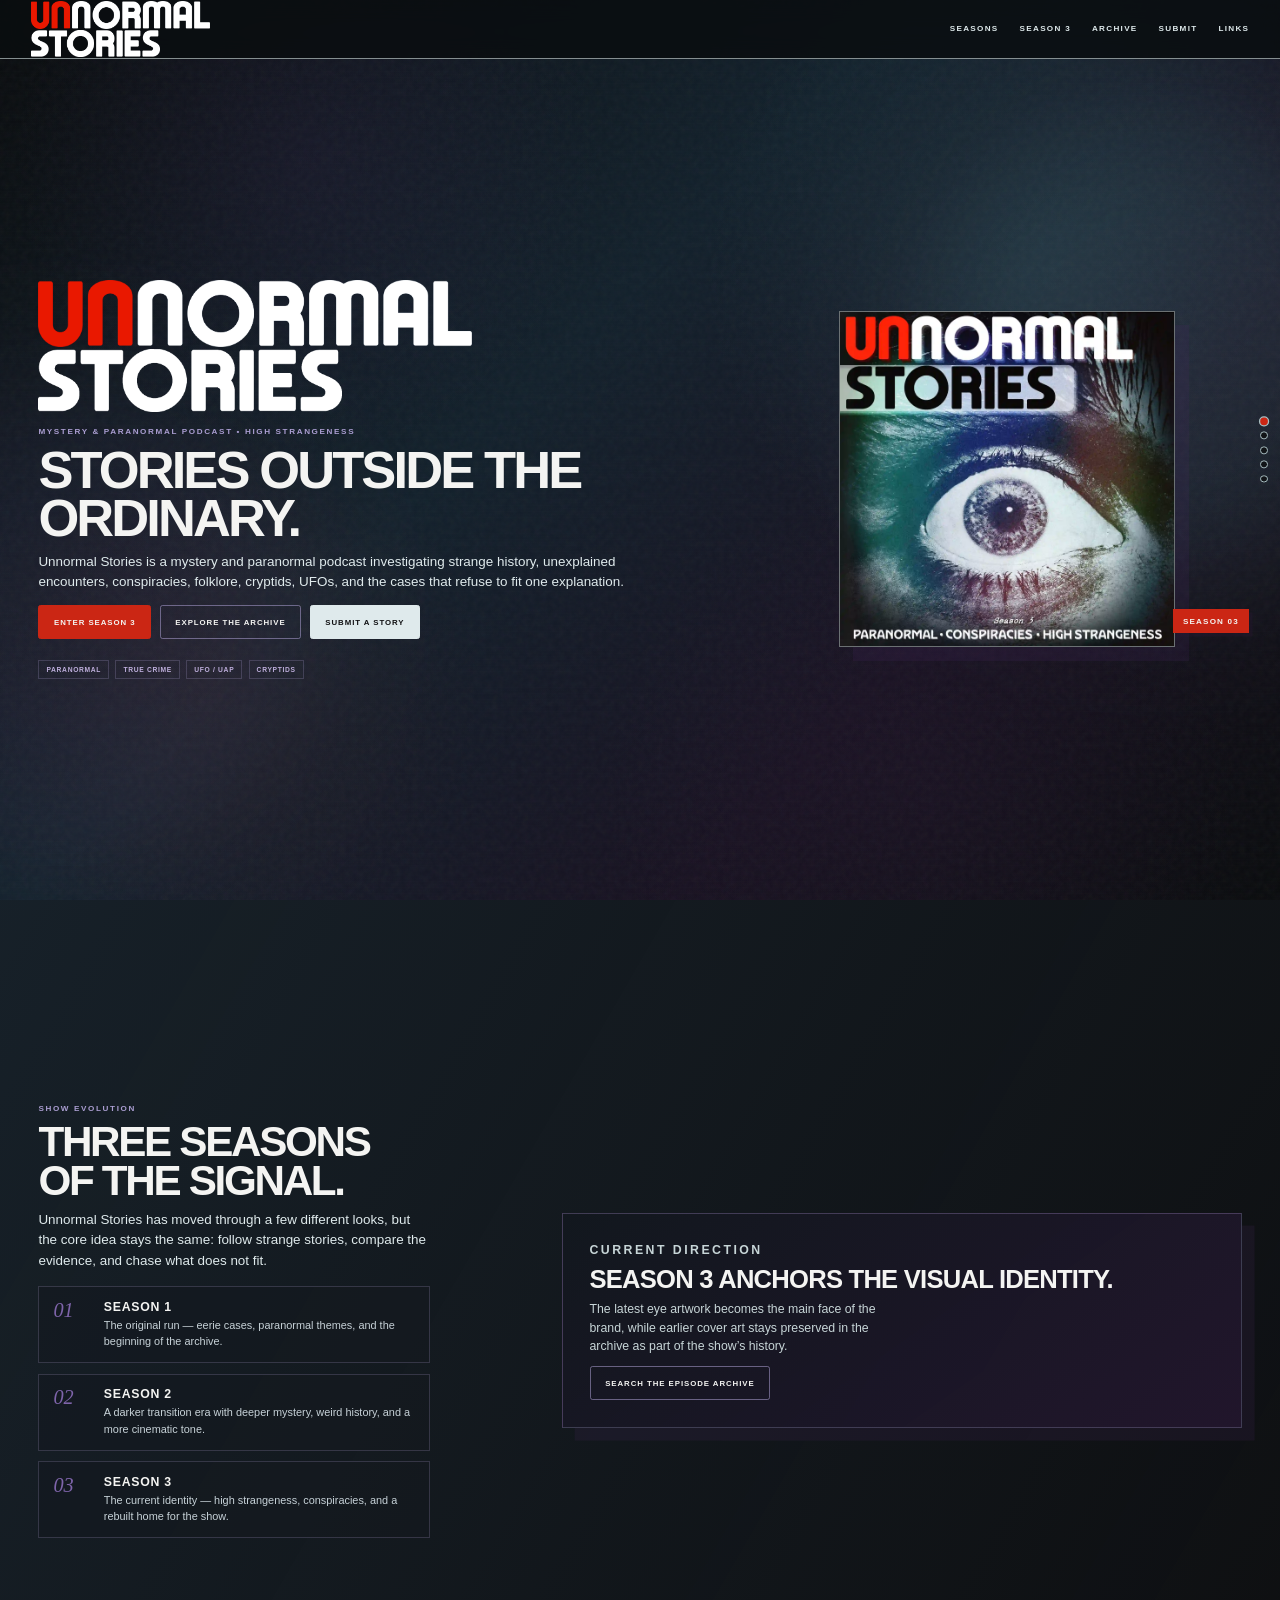
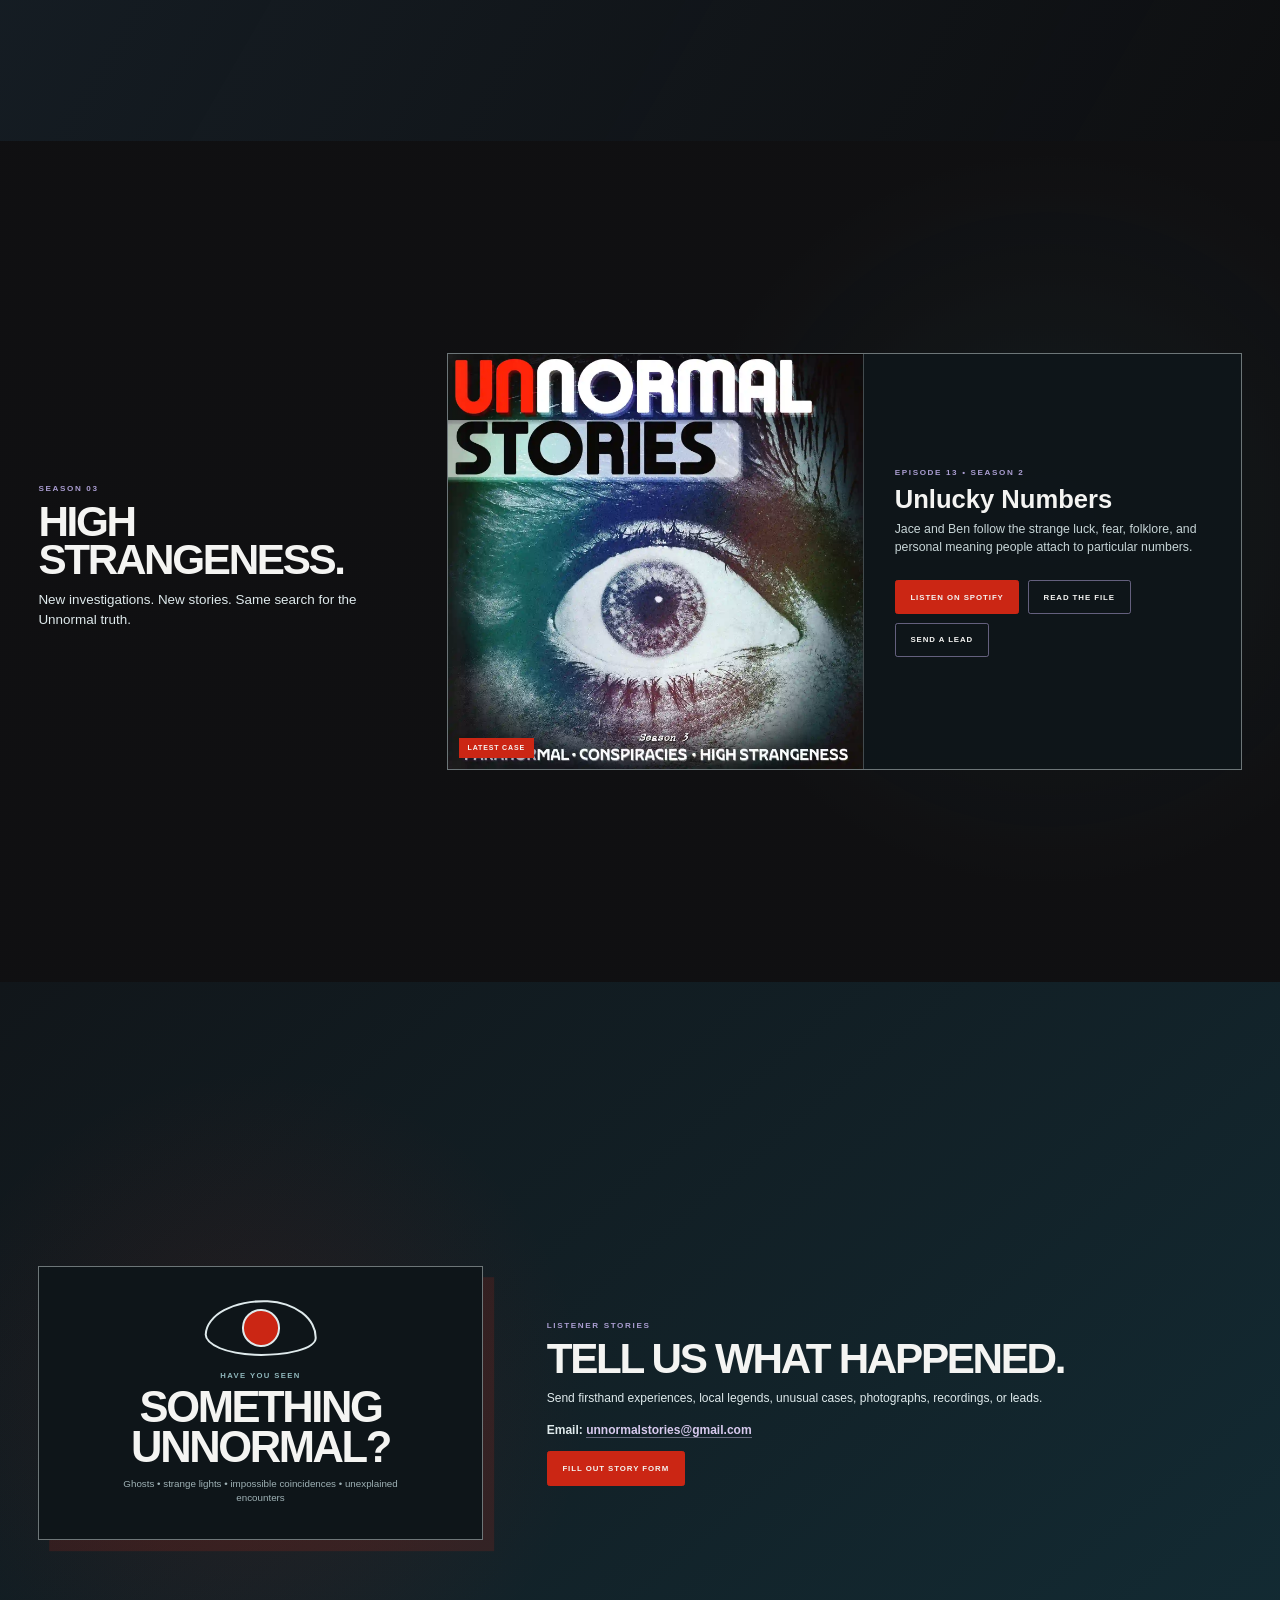
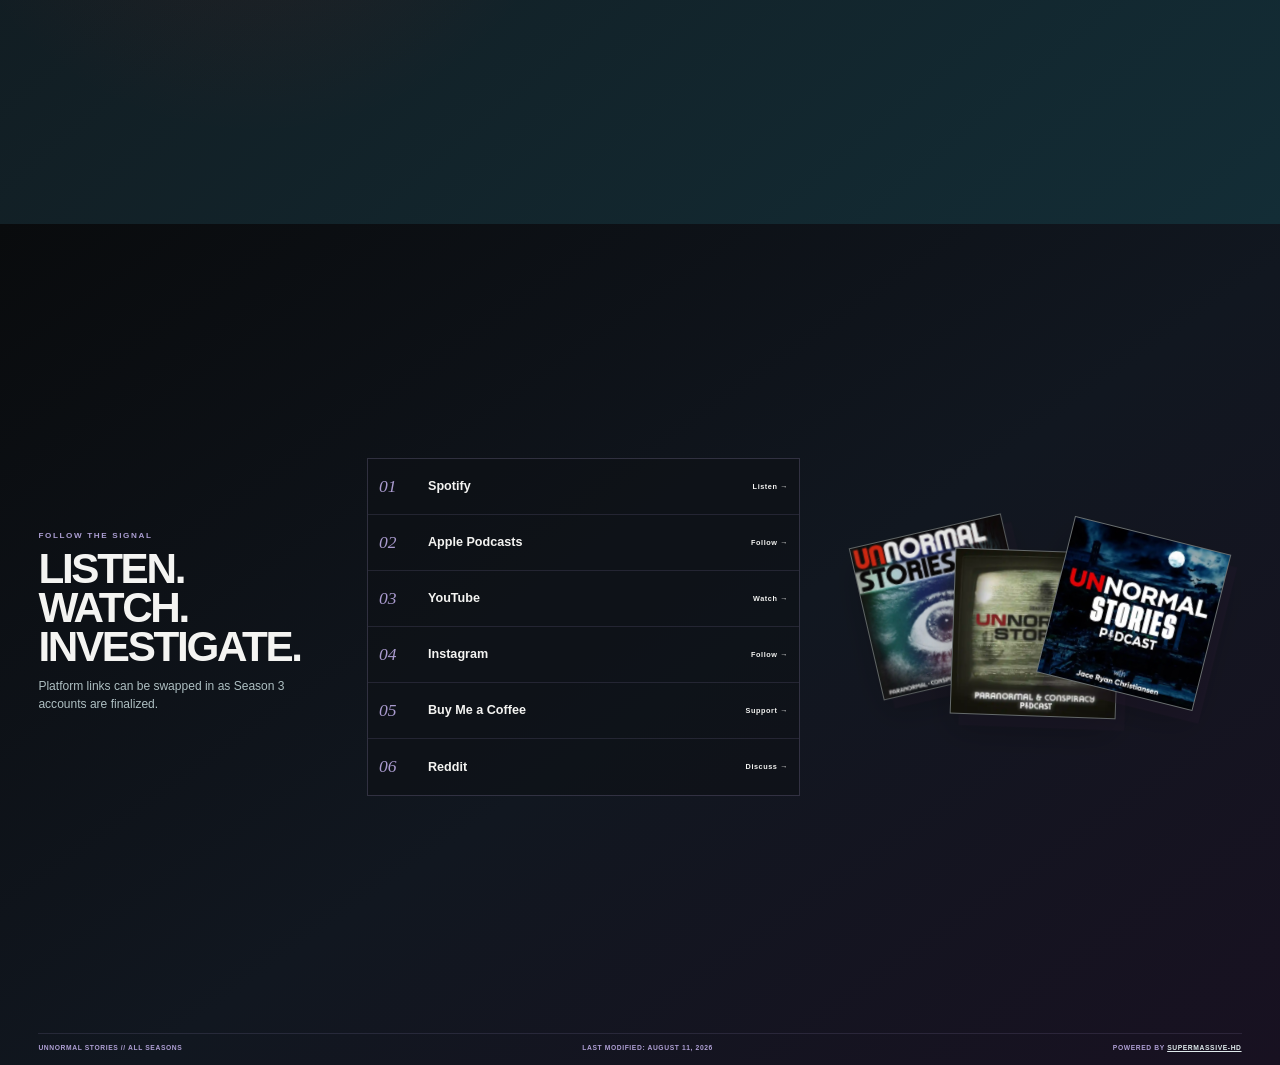
==== commit 3f05da7b: "archive episodes" ====
--- a/index.html
+++ b/index.html
@@ -3,8 +3,67 @@
 <head>
   <meta charset="UTF-8" />
   <meta name="viewport" content="width=device-width, initial-scale=1.0" />
-  <meta name="description" content="Unnormal Stories — paranormal, conspiracies, true crime, high strangeness, and stories outside the ordinary." />
-  <title>Unnormal Stories — Season 3</title>
+  <title>Unnormal Stories | Mystery &amp; Paranormal Podcast</title>
+  <meta name="description" content="Explore Unnormal Stories, a mystery and paranormal podcast investigating unexplained encounters, conspiracies, folklore, cryptids, UFOs, and high strangeness." />
+  <meta name="robots" content="index, follow, max-image-preview:large, max-snippet:-1, max-video-preview:-1" />
+  <meta name="theme-color" content="#08090c" />
+  <link rel="canonical" href="https://www.unnormalstories.com/" />
+
+  <meta property="og:type" content="website" />
+  <meta property="og:site_name" content="Unnormal Stories" />
+  <meta property="og:title" content="Unnormal Stories | Mystery &amp; Paranormal Podcast" />
+  <meta property="og:description" content="Unexplained encounters, strange history, conspiracies, folklore, cryptids, UFOs, and high strangeness." />
+  <meta property="og:url" content="https://www.unnormalstories.com/" />
+  <meta property="og:image" content="https://www.unnormalstories.com/assets/UnnormalEye.webp" />
+  <meta property="og:image:alt" content="Unnormal Stories paranormal podcast cover artwork" />
+
+  <meta name="twitter:card" content="summary_large_image" />
+  <meta name="twitter:title" content="Unnormal Stories | Mystery &amp; Paranormal Podcast" />
+  <meta name="twitter:description" content="Investigating unexplained encounters, conspiracies, folklore, cryptids, UFOs, and high strangeness." />
+  <meta name="twitter:image" content="https://www.unnormalstories.com/assets/UnnormalEye.webp" />
+
+  <script type="application/ld+json">
+  {
+    "@context": "https://schema.org",
+    "@graph": [
+      {
+        "@type": "WebSite",
+        "@id": "https://www.unnormalstories.com/#website",
+        "url": "https://www.unnormalstories.com/",
+        "name": "Unnormal Stories",
+        "description": "A mystery and paranormal podcast about unexplained encounters, conspiracies, folklore, cryptids, UFOs, and high strangeness.",
+        "inLanguage": "en-US"
+      },
+      {
+        "@type": "PodcastSeries",
+        "@id": "https://www.unnormalstories.com/#podcast",
+        "name": "Unnormal Stories",
+        "alternateName": "Unnormal Stories Podcast",
+        "url": "https://www.unnormalstories.com/",
+        "description": "A mystery and paranormal podcast investigating strange history, unexplained encounters, conspiracies, folklore, cryptids, UFOs, and high strangeness.",
+        "image": "https://www.unnormalstories.com/assets/UnnormalEye.webp",
+        "inLanguage": "en-US",
+        "genre": [
+          "Paranormal",
+          "Mystery",
+          "Conspiracy",
+          "High Strangeness",
+          "Folklore",
+          "Cryptids"
+        ],
+        "publisher": {
+          "@type": "Organization",
+          "name": "Unnormal Stories",
+          "url": "https://www.unnormalstories.com/"
+        },
+        "sameAs": [
+          "https://podcasters.spotify.com/pod/show/unnormalstories",
+          "https://www.youtube.com/@unnormalstories9051"
+        ]
+      }
+    ]
+  }
+  </script>
   <link rel="stylesheet" href="styles.css" />
 </head>
 <body>
@@ -51,10 +110,11 @@
             <img src="assets/Unnormal_Transparent.png" alt="Unnormal" />
             <img src="assets/Stories_Transparent.png" alt="Stories" />
           </div>
-          <p class="eyebrow">PARANORMAL • CONSPIRACIES • HIGH STRANGENESS</p>
+          <p class="eyebrow">MYSTERY &amp; PARANORMAL PODCAST • HIGH STRANGENESS</p>
           <h1>Stories outside the ordinary.</h1>
           <p class="lead">
-            Research, strange history, unexplained encounters, and the cases that refuse to sit neatly in one explanation.
+            Unnormal Stories is a mystery and paranormal podcast investigating strange history, unexplained encounters,
+            conspiracies, folklore, cryptids, UFOs, and the cases that refuse to fit one explanation.
           </p>
 
           <div class="button-row">
@@ -232,4 +292,4 @@
 
   <script src="script.js"></script>
 </body>
-</html>
+</html>
--- a/styles.css
+++ b/styles.css
@@ -1,5 +1,3 @@
-
-
 /* =========================================================
    UNNORMAL STORIES — SEASON 3
    70s paranormal print + analog / early-web aesthetic
@@ -3622,3 +3620,73 @@
     min-height:19rem;
   }
 }
+
+
+/* =========================================================
+   V11.3 — FEATURED IMAGE SLOTS
+   Images appear only in the Latest and Random episode picks.
+   ========================================================= */
+
+.archive-pick{
+  display:grid;
+  grid-template-columns:clamp(4.5rem,6.5vw,6rem) minmax(0,1fr);
+  align-items:stretch;
+  gap:.7rem;
+  padding:.42rem;
+}
+
+.pick-image{
+  min-width:0;
+  overflow:hidden;
+  border:.05rem solid rgba(223,234,236,.24);
+  background:#090c0f;
+}
+
+.pick-image img{
+  width:100%;
+  height:100%;
+  min-height:4.5rem;
+  display:block;
+  object-fit:cover;
+  filter:saturate(.88) contrast(1.04);
+}
+
+.pick-content{
+  min-width:0;
+  display:flex;
+  flex-direction:column;
+  justify-content:center;
+  padding:.18rem .25rem .18rem 0;
+}
+
+.pick-content .pick-actions{
+  margin-top:auto;
+  padding-top:.38rem;
+}
+
+@media (max-width:44rem){
+  .archive-pick{
+    grid-template-columns:4.75rem minmax(0,1fr);
+    min-height:5.7rem;
+    padding:.4rem;
+  }
+
+  .pick-image img{
+    min-height:4.75rem;
+  }
+}
+
+@media (max-width:24rem){
+  .archive-pick{
+    grid-template-columns:4.1rem minmax(0,1fr);
+    gap:.5rem;
+  }
+
+  .pick-image img{
+    min-height:4.1rem;
+  }
+
+  .pick-actions{
+    gap:.5rem;
+  }
+}
